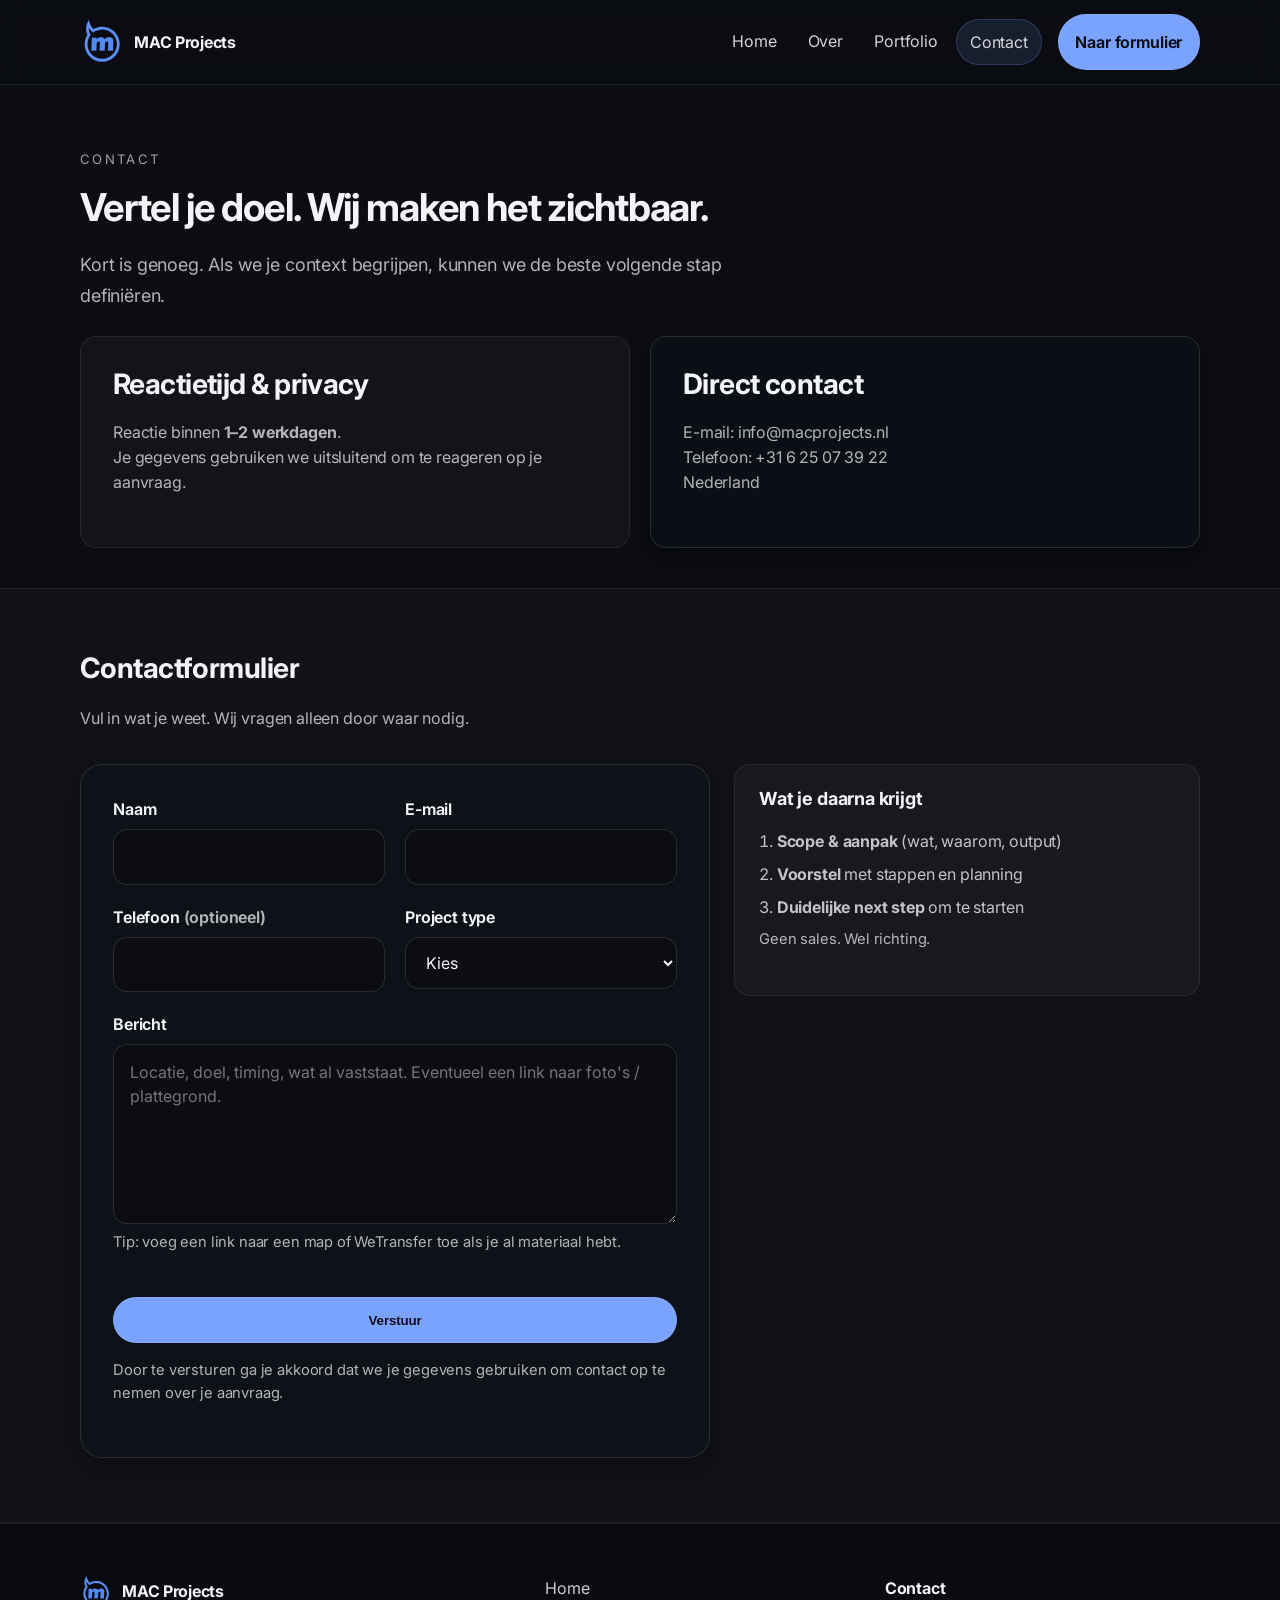
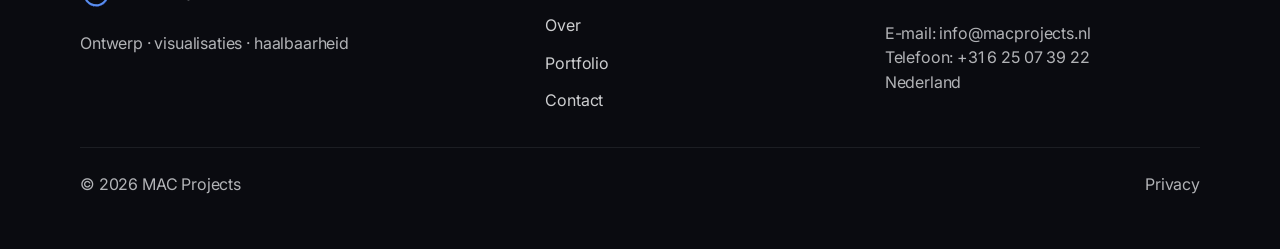
==== contact.html @ a13d4998 "V1" ====
<!doctype html>
<html lang="nl">
<head>
    <meta charset="utf-8" />
    <meta name="viewport" content="width=device-width, initial-scale=1" />
    <meta name="theme-color" content="#0B0D12" />

    <title>Contact — MAC Projects • Plan een intake</title>
    <meta name="description" content="Neem contact op met MAC Projects voor interieur ontwerp, exterieur ontwerp, visualisaties of haalbaarheidsstudie. Reactie binnen 1–2 werkdagen." />

    <meta property="og:title" content="Contact — MAC Projects" />
    <meta property="og:description" content="Plan een korte intake. Vertel je doel. Wij maken de mogelijkheden zichtbaar." />
    <meta property="og:type" content="website" />
    <meta property="og:locale" content="nl_NL" />
    <meta property="og:image" content="assets/hero.jpg" />

    <link rel="icon" href="assets/logo.svg" type="image/svg+xml" />
    <link rel="stylesheet" href="assets/styles.css" />
</head>

<body>
<a class="skip-link" href="#main">Sla navigatie over</a>

<header class="site-header" data-header>
    <div class="container header-inner">
        <a class="brand" href="index.html" aria-label="MAC Projects — Home">
            <img class="brand-mark" src="assets/logo.svg" alt="MAC Projects logo" width="28" height="28" />
            <span class="brand-name">MAC Projects</span>
        </a>

        <nav class="site-nav" aria-label="Hoofdnavigatie">
            <button class="nav-toggle" type="button" data-nav-toggle aria-label="Open menu" aria-expanded="false">
                <span class="nav-toggle-icon" aria-hidden="true"></span>
            </button>

            <ul class="nav-list" data-nav-list>
                <li><a class="nav-link" href="index.html">Home</a></li>
                <li><a class="nav-link" href="over.html">Over</a></li>
                <li><a class="nav-link" href="portfolio.html">Portfolio</a></li>
                <li><a class="nav-link is-active" href="contact.html" aria-current="page">Contact</a></li>
            </ul>
        </nav>

        <div class="header-cta">
            <a class="btn btn-primary" href="#contact-form">Naar formulier</a>
        </div>
    </div>
</header>

<main id="main">
    <section class="page-hero" aria-label="Contact intro">
        <div class="container">
            <p class="kicker">Contact</p>
            <h1>Vertel je doel. Wij maken het zichtbaar.</h1>
            <p class="lead">
                Kort is genoeg. Als we je context begrijpen, kunnen we de beste volgende stap definiëren.
            </p>

            <div class="grid grid-2 mt">
                <article class="card card-quiet">
                    <h2 class="h3">Reactietijd & privacy</h2>
                    <p class="muted">
                        Reactie binnen <strong>1–2 werkdagen</strong>.<br />
                        Je gegevens gebruiken we uitsluitend om te reageren op je aanvraag.
                    </p>
                </article>

                <article class="card">
                    <h2 class="h3">Direct contact</h2>
                    <p class="muted">
                        E-mail: <a href="mailto:info@macprojects.nl">info@macprojects.nl</a><br />
                        Telefoon: <a href="tel:+31625073922">+31 6 25 07 39 22</a><br />
                        Nederland
                    </p>
                </article>
            </div>
        </div>
    </section>

    <section class="section section-muted" aria-label="Formulier">
        <div class="container">
            <div class="section-head">
                <h2 id="contact-form">Contactformulier</h2>
                <p class="sub">Vul in wat je weet. Wij vragen alleen door waar nodig.</p>
            </div>

            <div class="form-wrap">
                <form class="form" data-contact-form novalidate>
                    <div class="form-grid">
                        <div class="field">
                            <label for="name">Naam</label>
                            <input id="name" name="name" type="text" autocomplete="name" required />
                        </div>

                        <div class="field">
                            <label for="email">E-mail</label>
                            <input id="email" name="email" type="email" autocomplete="email" required />
                        </div>

                        <div class="field">
                            <label for="phone">Telefoon <span class="muted">(optioneel)</span></label>
                            <input id="phone" name="phone" type="tel" autocomplete="tel" />
                        </div>

                        <div class="field">
                            <label for="type">Project type</label>
                            <select id="type" name="type" required>
                                <option value="" selected disabled>Kies</option>
                                <option>Interieur ontwerp</option>
                                <option>Exterieur ontwerp</option>
                                <option>Visualisaties</option>
                                <option>Haalbaarheidsstudie</option>
                                <option>Combinatie</option>
                            </select>
                        </div>

                        <div class="field field-full">
                            <label for="message">Bericht</label>
                            <textarea id="message" name="message" rows="6" required
                                      placeholder="Locatie, doel, timing, wat al vaststaat. Eventueel een link naar foto's / plattegrond."></textarea>
                            <p class="muted small">Tip: voeg een link naar een map of WeTransfer toe als je al materiaal hebt.</p>
                        </div>
                    </div>

                    <div class="form-actions">
                        <button class="btn btn-primary" type="submit">Verstuur</button>
                        <p class="muted small">
                            Door te versturen ga je akkoord dat we je gegevens gebruiken om contact op te nemen over je aanvraag.
                        </p>
                    </div>

                    <div class="form-status" role="status" aria-live="polite" data-form-status></div>
                </form>

                <aside class="aside" aria-label="Wat je ontvangt">
                    <div class="card card-quiet">
                        <h3>Wat je daarna krijgt</h3>
                        <ol class="mini">
                            <li><strong>Scope & aanpak</strong> (wat, waarom, output)</li>
                            <li><strong>Voorstel</strong> met stappen en planning</li>
                            <li><strong>Duidelijke next step</strong> om te starten</li>
                        </ol>
                        <p class="muted small">Geen sales. Wel richting.</p>
                    </div>
                </aside>
            </div>
        </div>
    </section>
</main>

<a class="mobile-cta" href="#contact-form" aria-label="Naar contactformulier">Formulier</a>

<footer class="site-footer">
    <div class="container footer-grid">
        <div>
            <div class="brand brand-footer">
                <img class="brand-mark" src="assets/logo.svg" alt="" width="24" height="24" />
                <span class="brand-name">MAC Projects</span>
            </div>
            <p class="muted footer-line">Ontwerp · visualisaties · haalbaarheid</p>
        </div>

        <nav class="footer-nav" aria-label="Footer navigatie">
            <a href="index.html">Home</a>
            <a href="over.html">Over</a>
            <a href="portfolio.html">Portfolio</a>
            <a href="contact.html" aria-current="page">Contact</a>
        </nav>

        <div class="footer-meta">
            <p><strong>Contact</strong></p>
            <p class="muted">
                E-mail: <a href="mailto:info@macprojects.nl">info@macprojects.nl</a><br />
                Telefoon: <a href="tel:+31625073922">+31 6 25 07 39 22</a><br />
                Nederland
            </p>
        </div>
    </div>

    <div class="container footer-bottom">
        <p class="muted">© <span data-year></span> MAC Projects</p>
        <p class="muted"><a href="#" aria-label="Privacy placeholder">Privacy</a></p>
    </div>
</footer>

<script src="assets/script.js" defer></script>
</body>
</html>
---- assets/styles.css ----
/* =========================================================
   MAC Projects — Premium minimal (quiet luxury)
   Goal: "built by a top developer", not "AI design kit".
   - Low-saturation palette
   - No gradients, no glows
   - Strong typographic hierarchy
   - Plenty of negative space
========================================================= */

/* One font import max (Inter) */
@import url("https://fonts.googleapis.com/css2?family=Inter:wght@400;500;600;700&display=swap");

:root{
    --bg: #0B0D12;
    --panel: #0F121A;
    --panel-2: #121827;
    --text: #F3F4F6;
    --muted: rgba(243,244,246,.72);
    --border: rgba(243,244,246,.12);
    --border-2: rgba(243,244,246,.08);

    /* Accent: muted graphite-blue (not "lief") */
    --accent: #7AA2FF;
    --accent-ink: #0B0D12;

    --font: "Inter", ui-sans-serif, system-ui, -apple-system, Segoe UI, Roboto, Helvetica, Arial, "Apple Color Emoji","Segoe UI Emoji";

    --container: 1120px;

    --r-sm: 12px;
    --r: 16px;
    --r-lg: 22px;

    --s-1: .25rem;
    --s-2: .5rem;
    --s-3: .75rem;
    --s-4: 1rem;
    --s-5: 1.25rem;
    --s-6: 1.5rem;
    --s-7: 2rem;
    --s-8: 2.5rem;
    --s-9: 3.25rem;
    --s-10: 4rem;

    --shadow: 0 14px 40px rgba(0,0,0,.45);
    --shadow-soft: 0 10px 24px rgba(0,0,0,.30);

    --ease: cubic-bezier(.2,.8,.2,1);
    --dur: 160ms;

    --h1: clamp(2.2rem, 3vw, 3.1rem);
    --h2: clamp(1.6rem, 2.2vw, 2.2rem);
    --h3: 1.125rem;
    --lead: 1.125rem;
    --small: .92rem;
}

*{ box-sizing: border-box; }
html, body{ height: 100%; }
html{ scroll-behavior: smooth; }
body{
    margin: 0;
    font-family: var(--font);
    background: var(--bg);
    color: var(--text);
    line-height: 1.55;
    letter-spacing: -0.01em;
}

img{ max-width: 100%; display: block; }
a{ color: inherit; text-decoration: none; }
p{ margin: 0 0 var(--s-5); }

.container{
    width: min(100% - 2rem, var(--container));
    margin-inline: auto;
}

.skip-link{
    position: absolute;
    left: -999px; top: 0;
    background: var(--text);
    color: #000;
    padding: .75rem 1rem;
    border-radius: 10px;
    z-index: 9999;
}
.skip-link:focus{ left: 1rem; top: 1rem; outline: none; }

:focus-visible{
    outline: 2px solid var(--accent);
    outline-offset: 3px;
    border-radius: 10px;
}

/* Type */
h1, h2, h3{ margin: 0 0 var(--s-5); line-height: 1.12; }
h1{ font-size: var(--h1); letter-spacing: -0.03em; }
h2{ font-size: var(--h2); letter-spacing: -0.02em; }
h3{ font-size: var(--h3); letter-spacing: -0.01em; }

.lead{
    font-size: var(--lead);
    color: var(--muted);
    max-width: 66ch;
    line-height: 1.75;
}
.muted{ color: var(--muted); }
.small{ font-size: var(--small); }

.kicker{
    margin: 0 0 var(--s-4);
    color: rgba(243,244,246,.64);
    letter-spacing: .18em;
    text-transform: uppercase;
    font-size: .82rem;
}

.link{
    color: rgba(243,244,246,.86);
    font-weight: 600;
    letter-spacing: -0.01em;
}
.link:hover{ color: var(--text); }

/* Header */
.site-header{
    position: sticky;
    top: 0;
    z-index: 50;
    background: rgba(11,13,18,.72);
    backdrop-filter: blur(10px);
    border-bottom: 1px solid var(--border-2);
}
.site-header.is-scrolled{
    background: rgba(11,13,18,.86);
    border-bottom-color: var(--border);
}

.header-inner{
    display: grid;
    grid-template-columns: 1fr auto auto;
    align-items: center;
    gap: var(--s-4);
    padding: .9rem 0;
}

.brand{
    display: inline-flex;
    align-items: center;
    gap: .65rem;
}
.brand-mark{
    height: 44px;        /* Groter logo */
    width: auto;         /* Houd verhoudingen correct */
    display: block;
    object-fit: contain; /* Extra zekerheid */
}

.brand-name{
    font-weight: 700;
    letter-spacing: -0.02em;
}

.brand-footer .brand-mark{
    height: 32px;
    width: auto;
}

.nav-toggle{
    width: 44px; height: 44px;
    background: transparent;
    border: 1px solid var(--border);
    border-radius: 12px;
    color: var(--text);
    display: inline-flex;
    align-items: center;
    justify-content: center;
}
.nav-toggle-icon{
    width: 18px; height: 12px;
    position: relative;
}
.nav-toggle-icon::before,
.nav-toggle-icon::after{
    content: "";
    position: absolute;
    left: 0; right: 0;
    height: 2px;
    background: rgba(243,244,246,.9);
    border-radius: 999px;
    transition: transform var(--dur) var(--ease), top var(--dur) var(--ease);
}
.nav-toggle-icon::before{ top: 0; }
.nav-toggle-icon::after{ top: 10px; }

.site-nav{ position: relative; }

.nav-list{
    list-style: none;
    padding: .5rem;
    margin: 0;
    position: absolute;
    right: 0;
    top: calc(100% + .75rem);
    width: min(84vw, 320px);
    border-radius: 16px;
    border: 1px solid var(--border);
    background: rgba(15,18,26,.95);
    box-shadow: var(--shadow-soft);
    display: none;
}
.nav-list.is-open{ display: block; }

.nav-link{
    display: block;
    padding: .85rem .9rem;
    border-radius: 12px;
    color: rgba(243,244,246,.86);
}
.nav-link:hover{ background: rgba(243,244,246,.05); }
.nav-link.is-active{
    background: rgba(122,162,255,.12);
    border: 1px solid rgba(122,162,255,.22);
}

.header-cta{ display: none; }

/* Buttons */
.btn{
    display: inline-flex;
    align-items: center;
    justify-content: center;
    padding: .9rem 1.05rem;
    border-radius: 999px;
    border: 1px solid transparent;
    font-weight: 650;
    letter-spacing: -0.01em;
    transition: transform var(--dur) var(--ease), background var(--dur) var(--ease), border-color var(--dur) var(--ease);
    white-space: nowrap;
}
.btn:active{ transform: translateY(1px); }
.btn-primary{
    background: var(--accent);
    color: var(--accent-ink);
    border-color: rgba(255,255,255,.08);
}
.btn-primary:hover{ transform: translateY(-1px); }
.btn-secondary{
    background: rgba(243,244,246,.04);
    border-color: var(--border);
    color: var(--text);
}
.btn-secondary:hover{ background: rgba(243,244,246,.06); }
.btn-sm{ padding: .72rem .9rem; font-size: .95rem; }

/* Layout sections */
.section{ padding: var(--s-10) 0; }
.section-muted{
    border-top: 1px solid var(--border-2);
    border-bottom: 1px solid var(--border-2);
    background: rgba(243,244,246,.02);
}

.section-head{ margin-bottom: var(--s-7); }
.section-head.split{
    display: flex;
    align-items: flex-end;
    justify-content: space-between;
    gap: var(--s-6);
}
.sub{
    margin: 0;
    color: var(--muted);
    max-width: 72ch;
    line-height: 1.75;
}

/* Hero */
.hero{ padding: var(--s-10) 0 var(--s-9); }
.hero-grid{ display: grid; gap: var(--s-8); }
.actions{ display: flex; flex-wrap: wrap; gap: .75rem; margin-top: var(--s-6); }

.proof{
    margin: var(--s-7) 0 0;
    padding: var(--s-6) 0 0;
    border-top: 1px solid var(--border-2);
    display: grid;
    gap: var(--s-4);
}
.proof-item dt{
    font-size: .82rem;
    letter-spacing: .16em;
    text-transform: uppercase;
    color: rgba(243,244,246,.62);
}
.proof-item dd{ margin: .25rem 0 0; font-weight: 600; }

.frame{
    border-radius: var(--r-lg);
    overflow: hidden;
    border: 1px solid var(--border);
    background: rgba(243,244,246,.02);
    box-shadow: var(--shadow);
}
.frame img{
    width: 100%;
    height: min(52vh, 520px);
    object-fit: cover;
}
.caption{
    padding: var(--s-5);
    border-top: 1px solid var(--border-2);
    color: rgba(243,244,246,.62);
    font-size: var(--small);
}

/* Featured */
.featured{
    display: grid;
    gap: var(--s-6);
    border-radius: var(--r-lg);
    overflow: hidden;
    border: 1px solid var(--border);
    background: rgba(15,18,26,.65);
    box-shadow: var(--shadow);
}
.featured-media img{
    width: 100%;
    height: 320px;
    object-fit: cover;
}
.featured-body{ padding: var(--s-7); }
.tagline{
    margin: 0 0 var(--s-4);
    color: rgba(243,244,246,.70);
    font-size: var(--small);
}
.meta{
    list-style: none;
    padding: 0;
    margin: var(--s-6) 0 0;
    display: grid;
    gap: .6rem;
}
.meta li{
    display: flex;
    justify-content: space-between;
    gap: var(--s-4);
    padding: .8rem .95rem;
    border-radius: 14px;
    border: 1px solid var(--border-2);
    background: rgba(243,244,246,.03);
}
.meta li span{ color: rgba(243,244,246,.65); font-size: var(--small); }
.meta li strong{ font-weight: 650; }

/* Grid & cards */
.grid{ display: grid; gap: var(--s-5); }
.grid-2{ grid-template-columns: 1fr; }
.grid-3{ grid-template-columns: 1fr; }
.grid-4{ grid-template-columns: 1fr; }

.card{
    border-radius: var(--r);
    border: 1px solid var(--border);
    background: rgba(15,18,26,.55);
    padding: var(--s-7);
    box-shadow: var(--shadow-soft);
}
.card-quiet{
    background: rgba(243,244,246,.03);
    border-color: var(--border-2);
    box-shadow: none;
}

.list{
    margin: var(--s-5) 0 0;
    padding-left: 1.1rem;
    color: rgba(243,244,246,.78);
}
.list li{ margin: .45rem 0; }

/* Steps */
.steps{
    list-style: none;
    padding: 0;
    margin: 0;
    display: grid;
    gap: var(--s-4);
}
.steps li{
    display: grid;
    grid-template-columns: auto 1fr;
    gap: var(--s-5);
    padding: var(--s-6);
    border-radius: var(--r);
    border: 1px solid var(--border-2);
    background: rgba(243,244,246,.02);
}
.step-nr{
    font-weight: 700;
    color: rgba(122,162,255,.95);
    letter-spacing: -0.02em;
}

/* CTA row */
.cta-row{
    margin-top: var(--s-8);
    padding-top: var(--s-7);
    border-top: 1px solid var(--border-2);
    display: grid;
    gap: var(--s-4);
    align-items: center;
}

/* Page hero */
.page-hero{ padding: var(--s-10) 0 var(--s-8); }
.mt{ margin-top: var(--s-6); }

/* Filters */
.filters{
    margin-top: var(--s-6);
    display: flex;
    flex-wrap: wrap;
    gap: .5rem;
}
.filter{
    appearance: none;
    border: 1px solid var(--border);
    background: rgba(243,244,246,.03);
    color: rgba(243,244,246,.86);
    padding: .55rem .75rem;
    border-radius: 999px;
    font-weight: 650;
    font-size: .92rem;
    cursor: pointer;
}
.filter:hover{ background: rgba(243,244,246,.05); }
.filter.is-active{
    background: rgba(122,162,255,.14);
    border-color: rgba(122,162,255,.24);
}

/* Case grid */
.case-grid{
    display: grid;
    gap: var(--s-5);
}
.case-card{
    border-radius: var(--r-lg);
    overflow: hidden;
    border: 1px solid var(--border);
    background: rgba(15,18,26,.55);
    box-shadow: var(--shadow-soft);
}
.case-card img{
    width: 100%;
    height: 220px;
    object-fit: cover;
}
.case-content{ padding: var(--s-7); }
.case-meta{
    margin: var(--s-5) 0 0;
    padding: 0;
    list-style: none;
    display: grid;
    gap: .35rem;
    color: rgba(243,244,246,.72);
    font-size: var(--small);
}

/* Small portfolio cards (home strip) */
.case{
    border-radius: var(--r-lg);
    border: 1px solid var(--border);
    overflow: hidden;
    background: rgba(15,18,26,.55);
    box-shadow: var(--shadow-soft);
}
.case-link{ display: block; height: 100%; }
.case img{ width: 100%; height: 200px; object-fit: cover; }
.case-body{ padding: var(--s-6); }
.case-body h3{ margin-bottom: .25rem; }

/* FAQ */
.faq{ display: grid; gap: .75rem; }
.faq-item{
    border-radius: var(--r);
    border: 1px solid var(--border-2);
    background: rgba(243,244,246,.02);
    padding: .25rem;
}
.faq-item summary{
    cursor: pointer;
    padding: var(--s-5);
    border-radius: calc(var(--r) - 6px);
    font-weight: 650;
}
.faq-item summary:hover{ background: rgba(243,244,246,.04); }
.faq-body{ padding: 0 var(--s-5) var(--s-5); }

/* Form */
.form-wrap{
    display: grid;
    gap: var(--s-6);
    align-items: start;
}
.form{
    border-radius: var(--r-lg);
    border: 1px solid var(--border);
    background: rgba(15,18,26,.55);
    padding: var(--s-7);
    box-shadow: var(--shadow-soft);
}
.form-grid{
    display: grid;
    grid-template-columns: 1fr;
    gap: var(--s-5);
}
.field label{
    display: inline-block;
    margin-bottom: .45rem;
    font-weight: 650;
}
input, textarea, select{
    width: 100%;
    padding: .9rem 1rem;
    border-radius: 14px;
    border: 1px solid var(--border);
    background: rgba(11,13,18,.60);
    color: var(--text);
    font: inherit;
}
textarea::placeholder{ color: rgba(243,244,246,.45); }

.field-full{ grid-column: 1 / -1; }
.form-actions{
    display: grid;
    gap: var(--s-4);
    margin-top: var(--s-6);
}
.form-status{
    margin-top: var(--s-5);
    padding: var(--s-5);
    border-radius: 14px;
    border: 1px dashed rgba(243,244,246,.22);
    color: rgba(243,244,246,.86);
    display: none;
}
.form-status.is-visible{ display: block; }
.form-status.is-success{
    border-style: solid;
    border-color: rgba(122,162,255,.30);
    background: rgba(122,162,255,.10);
}
.form-status.is-error{
    border-style: solid;
    border-color: rgba(255,107,107,.35);
    background: rgba(255,107,107,.08);
}

.aside .card{ padding: var(--s-6); }
.mini{ margin: 0; padding-left: 1.1rem; color: rgba(243,244,246,.78); }
.mini li{ margin: .5rem 0; }

/* Footer */
.site-footer{
    padding: var(--s-9) 0 var(--s-7);
    border-top: 1px solid var(--border-2);
    background: rgba(0,0,0,.12);
}
.footer-grid{
    display: grid;
    gap: var(--s-6);
}
.footer-line{ margin-top: var(--s-4); max-width: 56ch; }
.footer-nav{ display: grid; gap: .65rem; }
.footer-nav a{ color: rgba(243,244,246,.84); }
.footer-nav a:hover{ color: var(--text); }
.footer-bottom{
    margin-top: var(--s-7);
    padding-top: var(--s-6);
    border-top: 1px solid var(--border-2);
    display: flex;
    justify-content: space-between;
    gap: var(--s-6);
    flex-wrap: wrap;
}

/* Mobile CTA (subtle bottom bar) */
.mobile-cta{
    position: fixed;
    left: 1rem;
    right: 1rem;
    bottom: 1rem;
    z-index: 60;
    padding: .95rem 1rem;
    text-align: center;
    border-radius: 999px;
    background: rgba(243,244,246,.06);
    border: 1px solid var(--border);
    backdrop-filter: blur(10px);
    box-shadow: var(--shadow-soft);
    font-weight: 650;
}

/* Desktop sticky CTA */
.sticky-cta{ display: none; }

/* Responsive */
@media (min-width: 640px){
    .grid-2{ grid-template-columns: repeat(2, 1fr); }
    .grid-3{ grid-template-columns: repeat(3, 1fr); }
    .grid-4{ grid-template-columns: repeat(2, 1fr); }
    .case-grid{ grid-template-columns: repeat(2, 1fr); }
    .form-grid{ grid-template-columns: repeat(2, 1fr); }
    .cta-row{ grid-template-columns: 1fr auto; }
    .proof{ grid-template-columns: repeat(2, 1fr); }
}

@media (min-width: 1024px){
    .nav-toggle{ display: none; }
    .nav-list{
        position: static;
        display: flex !important;
        width: auto;
        gap: .35rem;
        border: 0;
        padding: 0;
        background: transparent;
        box-shadow: none;
    }
    .nav-link{ padding: .6rem .8rem; border-radius: 999px; }
    .header-cta{ display: block; }

    .hero-grid{ grid-template-columns: 1.05fr .95fr; align-items: center; }
    .featured{ grid-template-columns: 1.05fr .95fr; }
    .featured-media img{ height: 100%; min-height: 420px; }

    .grid-4{ grid-template-columns: repeat(4, 1fr); }
    .case-grid{ grid-template-columns: repeat(3, 1fr); }

    .footer-grid{ grid-template-columns: 1.4fr 1fr 1fr; }

    .form-wrap{ grid-template-columns: 1.15fr .85fr; }

    .mobile-cta{ display: none; }
    .sticky-cta{
        display: block;
        position: fixed;
        right: 1.25rem;
        bottom: 1.25rem;
        z-index: 60;
        width: 300px;
    }
    .sticky-cta-inner{
        padding: 1rem 1rem 1.05rem;
        border-radius: 18px;
        border: 1px solid var(--border);
        background: rgba(15,18,26,.82);
        backdrop-filter: blur(10px);
        box-shadow: var(--shadow);
    }
    .sticky-title{ margin: 0; font-weight: 700; }
    .sticky-sub{ margin: .25rem 0 .9rem; color: rgba(243,244,246,.70); font-size: .95rem; }
}

@media (prefers-reduced-motion: reduce){
    html{ scroll-behavior: auto; }
    .btn, .nav-toggle-icon::before, .nav-toggle-icon::after{ transition: none; }
}

/* =========================================================
   Hero — editorial variant (completely different layout)
========================================================= */

.hero-editorial{
    position: relative;
    padding: var(--s-10) 0 var(--s-9);
    border-bottom: 1px solid var(--border-2);
    overflow: hidden;
}

.hero-bg{
    position: absolute;
    inset: 0;
    z-index: 0;
    opacity: .34; /* tuned for readability */
}

.hero-bg::after{
    content:"";
    position: absolute;
    inset: 0;
    background: rgba(11,13,18,.62); /* quiet overlay, no gradient */
}

.hero-bg img{
    width: 100%;
    height: 100%;
    object-fit: cover;
    transform: scale(1.02);
    filter: contrast(1.05) saturate(.9);
}

.hero-editorial-inner{
    position: relative;
    z-index: 1;
}

.hero-topline{
    display: flex;
    align-items: center;
    justify-content: space-between;
    gap: var(--s-6);
    margin-bottom: var(--s-7);
}

.hero-link{
    font-weight: 650;
    color: rgba(243,244,246,.86);
    letter-spacing: -0.01em;
}
.hero-link:hover{ color: var(--text); }

.hero-editorial-grid{
    display: grid;
    gap: var(--s-7);
}

.hero-title{
    font-size: clamp(2.4rem, 4.2vw, 4.1rem);
    letter-spacing: -0.04em;
    line-height: 1.03;
    margin-bottom: var(--s-6);
}

.hero-sub{
    margin: 0;
    color: rgba(243,244,246,.78);
    font-size: var(--lead);
    line-height: 1.75;
    max-width: 62ch;
}

.hero-actions{
    display: flex;
    flex-wrap: wrap;
    gap: .75rem;
    margin-top: var(--s-6);
}

.hero-rail{
    width: 100%;
}

.hero-rail-card{
    border-radius: var(--r-lg);
    border: 1px solid var(--border);
    background: rgba(15,18,26,.72);
    backdrop-filter: blur(10px);
    box-shadow: var(--shadow);
    padding: var(--s-7);
}

.hero-rail-title{
    margin: 0 0 var(--s-5);
    font-weight: 700;
    letter-spacing: -0.02em;
}

.hero-facts{
    margin: 0;
    display: grid;
    gap: var(--s-4);
}

.hero-fact dt{
    font-size: .82rem;
    letter-spacing: .16em;
    text-transform: uppercase;
    color: rgba(243,244,246,.62);
    margin-bottom: .25rem;
}

.hero-fact dd{
    margin: 0;
    font-weight: 600;
    color: rgba(243,244,246,.90);
}

.hero-rail-cta{
    margin-top: var(--s-6);
    padding-top: var(--s-6);
    border-top: 1px solid var(--border-2);
}

/* Responsive layout */
@media (min-width: 1024px){
    .hero-editorial{
        padding: calc(var(--s-10) + .5rem) 0 var(--s-10);
    }

    .hero-editorial-grid{
        grid-template-columns: 1.1fr .9fr;
        align-items: start;
        gap: var(--s-8);
    }

    .hero-rail-card{
        position: sticky;
        top: 92px; /* sits under sticky header */
    }
}
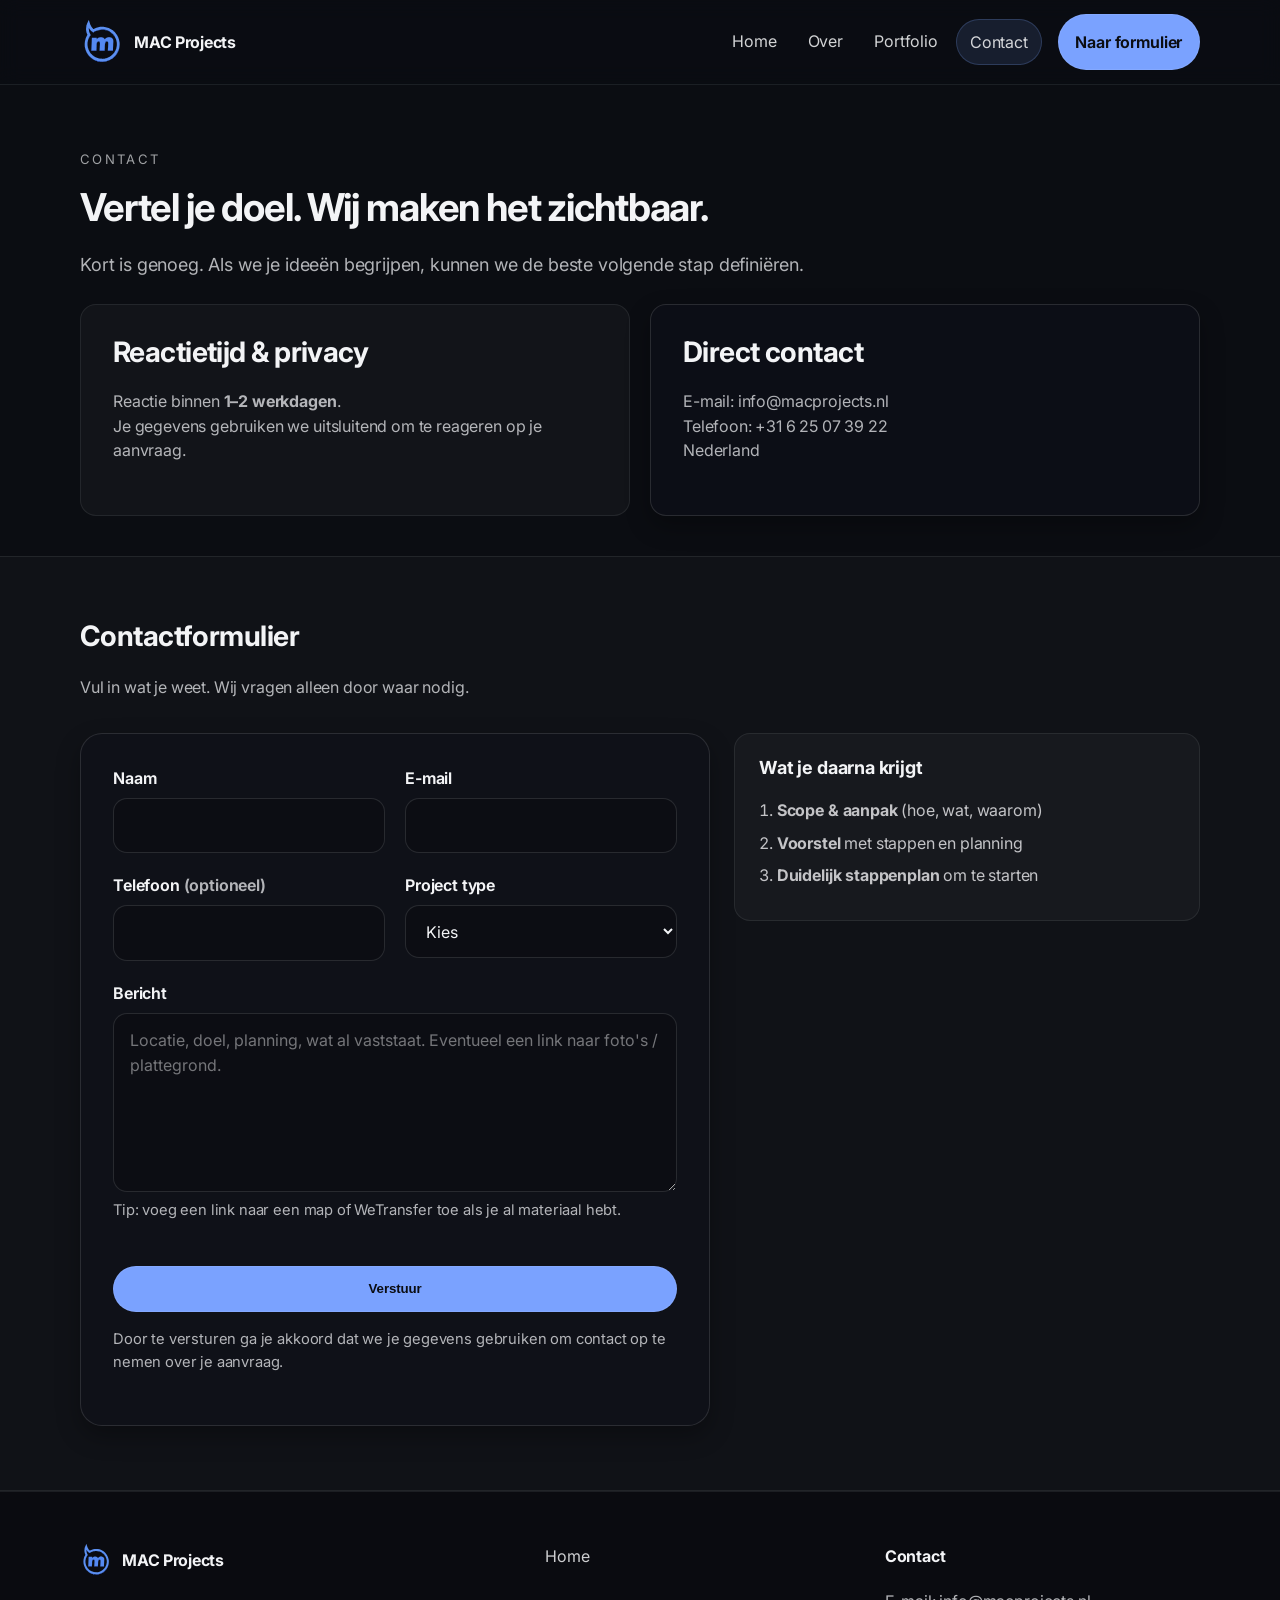
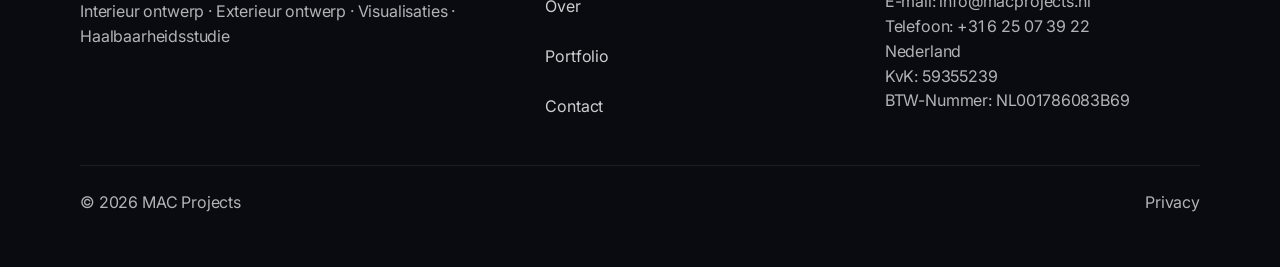
==== commit d92ad87f: "V1 - Text - Changed all text to max seo score and personal preferances" ====
--- a/contact.html
+++ b/contact.html
@@ -53,7 +53,7 @@
             <p class="kicker">Contact</p>
             <h1>Vertel je doel. Wij maken het zichtbaar.</h1>
             <p class="lead">
-                Kort is genoeg. Als we je context begrijpen, kunnen we de beste volgende stap definiëren.
+                Kort is genoeg. Als we je ideeën begrijpen, kunnen we de beste volgende stap definiëren.
             </p>
 
             <div class="grid grid-2 mt">
@@ -117,7 +117,7 @@
                         <div class="field field-full">
                             <label for="message">Bericht</label>
                             <textarea id="message" name="message" rows="6" required
-                                      placeholder="Locatie, doel, timing, wat al vaststaat. Eventueel een link naar foto's / plattegrond."></textarea>
+                                      placeholder="Locatie, doel, planning, wat al vaststaat. Eventueel een link naar foto's / plattegrond."></textarea>
                             <p class="muted small">Tip: voeg een link naar een map of WeTransfer toe als je al materiaal hebt.</p>
                         </div>
                     </div>
@@ -136,11 +136,10 @@
                     <div class="card card-quiet">
                         <h3>Wat je daarna krijgt</h3>
                         <ol class="mini">
-                            <li><strong>Scope & aanpak</strong> (wat, waarom, output)</li>
+                            <li><strong>Scope & aanpak</strong> (hoe, wat, waarom)</li>
                             <li><strong>Voorstel</strong> met stappen en planning</li>
-                            <li><strong>Duidelijke next step</strong> om te starten</li>
+                            <li><strong>Duidelijk stappenplan</strong> om te starten</li>
                         </ol>
-                        <p class="muted small">Geen sales. Wel richting.</p>
                     </div>
                 </aside>
             </div>
@@ -157,14 +156,14 @@
                 <img class="brand-mark" src="assets/logo.svg" alt="" width="24" height="24" />
                 <span class="brand-name">MAC Projects</span>
             </div>
-            <p class="muted footer-line">Ontwerp · visualisaties · haalbaarheid</p>
+            <p class="muted footer-line">Interieur ontwerp · Exterieur ontwerp · Visualisaties · Haalbaarheidsstudie</p>
         </div>
 
         <nav class="footer-nav" aria-label="Footer navigatie">
             <a href="index.html">Home</a>
             <a href="over.html">Over</a>
             <a href="portfolio.html">Portfolio</a>
-            <a href="contact.html" aria-current="page">Contact</a>
+            <a href="contact.html">Contact</a>
         </nav>
 
         <div class="footer-meta">
@@ -172,7 +171,9 @@
             <p class="muted">
                 E-mail: <a href="mailto:info@macprojects.nl">info@macprojects.nl</a><br />
                 Telefoon: <a href="tel:+31625073922">+31 6 25 07 39 22</a><br />
-                Nederland
+                Nederland<br />
+                KvK: 59355239<br />
+                BTW-Nummer: NL001786083B69
             </p>
         </div>
     </div>
--- a/assets/styles.css
+++ b/assets/styles.css
@@ -812,4 +812,214 @@
         position: sticky;
         top: 92px; /* sits under sticky header */
     }
+}
+
+/* =========================================================
+   Portfolio gallery (modal + slideshow)
+   Keeps existing card look; adds clickable media + overlay.
+========================================================= */
+
+.case-card img{ display:block; } /* safety */
+
+.case-media-btn{
+    all: unset;
+    display: block;
+    width: 100%;
+    cursor: pointer;
+    position: relative;
+}
+.case-media-btn:focus-visible{
+    outline: 2px solid var(--accent);
+    outline-offset: 3px;
+    border-radius: var(--r-lg);
+}
+
+.case-media-btn img{
+    width: 100%;
+    height: 220px;
+    object-fit: cover;
+}
+
+.case-media-overlay{
+    position: absolute;
+    left: 12px;
+    bottom: 12px;
+    padding: .45rem .65rem;
+    border-radius: 999px;
+    background: rgba(11,13,18,.70);
+    border: 1px solid rgba(243,244,246,.18);
+    color: rgba(243,244,246,.92);
+    font-size: .9rem;
+    font-weight: 650;
+    backdrop-filter: blur(10px);
+    opacity: 0;
+    transform: translateY(2px);
+    transition: opacity var(--dur) var(--ease), transform var(--dur) var(--ease);
+}
+.case-media-btn:hover .case-media-overlay{
+    opacity: 1;
+    transform: translateY(0);
+}
+
+/* Modal */
+.modal[hidden]{ display:none; }
+
+.modal{
+    position: fixed;
+    inset: 0;
+    z-index: 1000;
+    display: grid;
+    place-items: center;
+    padding: 1rem;
+}
+
+.modal-backdrop{
+    position: absolute;
+    inset: 0;
+    background: rgba(0,0,0,.70);
+}
+
+.modal-dialog{
+    position: relative;
+    width: min(1100px, 100%);
+    max-height: min(86vh, 900px);
+    display: grid;
+    grid-template-rows: auto 1fr auto;
+    border-radius: 18px;
+    border: 1px solid rgba(243,244,246,.14);
+    background: rgba(15,18,26,.92);
+    backdrop-filter: blur(10px);
+    box-shadow: var(--shadow);
+    overflow: hidden;
+}
+
+.modal-head{
+    display: flex;
+    justify-content: space-between;
+    gap: 1rem;
+    padding: 1rem 1rem .85rem;
+    border-bottom: 1px solid rgba(243,244,246,.10);
+}
+
+.modal-kicker{
+    margin: 0 0 .25rem;
+    font-size: .82rem;
+    letter-spacing: .16em;
+    text-transform: uppercase;
+    color: rgba(243,244,246,.62);
+}
+.modal-title{
+    margin: 0;
+    font-size: 1.25rem;
+    letter-spacing: -0.02em;
+}
+.modal-sub{ margin: .15rem 0 0; }
+
+.modal-actions{
+    display: flex;
+    align-items: start;
+    gap: .5rem;
+}
+
+.icon-btn{
+    width: 42px;
+    height: 42px;
+    border-radius: 12px;
+    border: 1px solid rgba(243,244,246,.16);
+    background: rgba(243,244,246,.04);
+    color: rgba(243,244,246,.92);
+    cursor: pointer;
+    font-size: 1.05rem;
+}
+.icon-btn:hover{ background: rgba(243,244,246,.06); }
+
+.modal-body{
+    position: relative;
+    display: grid;
+    grid-template-columns: 52px 1fr 52px;
+    align-items: center;
+    gap: .75rem;
+    padding: 1rem;
+}
+
+.modal-figure{
+    margin: 0;
+    border-radius: 14px;
+    border: 1px solid rgba(243,244,246,.12);
+    background: rgba(0,0,0,.15);
+    overflow: hidden;
+    position: relative;
+}
+
+.modal-figure img{
+    width: 100%;
+    height: min(60vh, 560px);
+    object-fit: contain;
+    background: rgba(0,0,0,.20);
+}
+
+.modal-counter{
+    position: absolute;
+    right: 10px;
+    bottom: 10px;
+    margin: 0;
+    padding: .35rem .55rem;
+    border-radius: 999px;
+    background: rgba(11,13,18,.65);
+    border: 1px solid rgba(243,244,246,.14);
+}
+
+.nav-btn{
+    width: 44px;
+    height: 44px;
+    border-radius: 999px;
+    border: 1px solid rgba(243,244,246,.16);
+    background: rgba(243,244,246,.04);
+    color: rgba(243,244,246,.92);
+    cursor: pointer;
+    font-size: 1.6rem;
+    line-height: 1;
+    display: grid;
+    place-items: center;
+}
+.nav-btn:hover{ background: rgba(243,244,246,.06); }
+.nav-btn:disabled{ opacity: .45; cursor: default; }
+
+.modal-foot{
+    padding: .85rem 1rem 1rem;
+    border-top: 1px solid rgba(243,244,246,.10);
+}
+
+.thumbs{
+    display: flex;
+    gap: .5rem;
+    overflow-x: auto;
+    padding-bottom: .25rem;
+}
+.thumb{
+    border: 1px solid rgba(243,244,246,.14);
+    background: rgba(243,244,246,.03);
+    border-radius: 10px;
+    overflow: hidden;
+    width: 88px;
+    height: 56px;
+    flex: 0 0 auto;
+    cursor: pointer;
+}
+.thumb img{
+    width: 100%;
+    height: 100%;
+    object-fit: cover;
+}
+.thumb.is-active{
+    border-color: rgba(122,162,255,.45);
+}
+
+.modal-hint{ margin: .65rem 0 0; }
+
+@media (max-width: 520px){
+    .modal-body{
+        grid-template-columns: 44px 1fr 44px;
+    }
+    .thumb{ width: 76px; height: 52px; }
 }
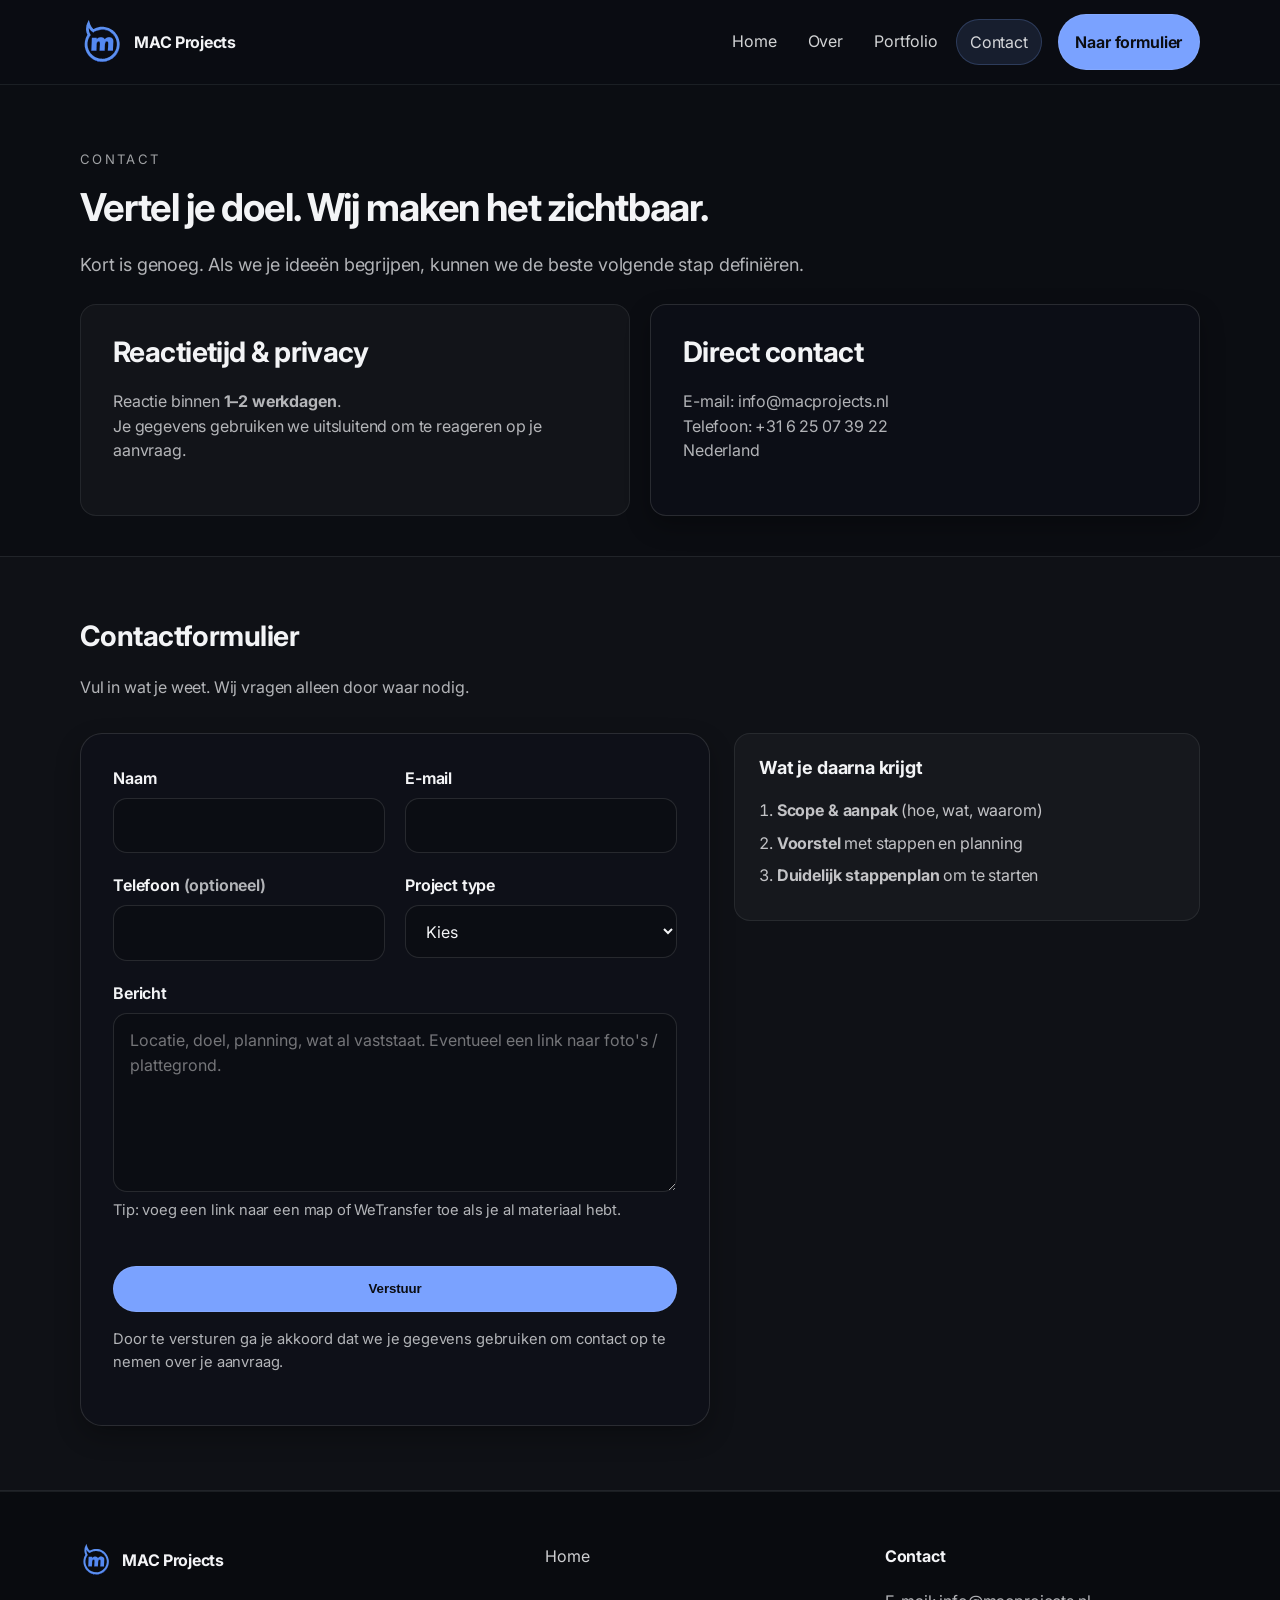
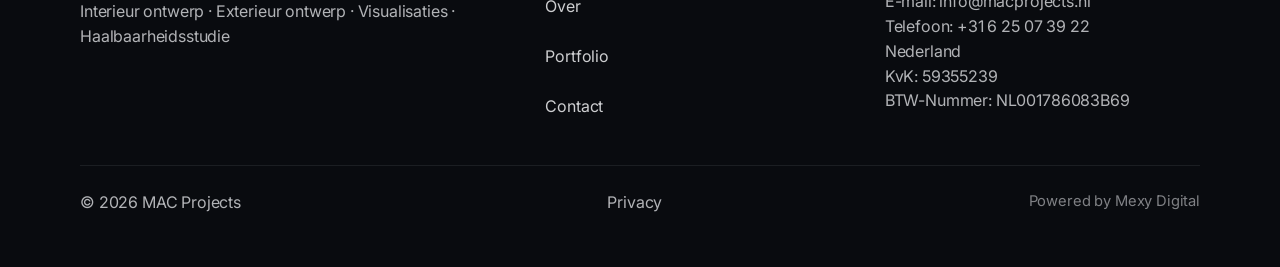
==== commit 53dd56ab: "V2" ====
--- a/contact.html
+++ b/contact.html
@@ -181,6 +181,7 @@
     <div class="container footer-bottom">
         <p class="muted">© <span data-year></span> MAC Projects</p>
         <p class="muted"><a href="#" aria-label="Privacy placeholder">Privacy</a></p>
+        <p class="muted footer-powered">Powered by Mexy Digital</p>
     </div>
 </footer>
 
--- a/assets/styles.css
+++ b/assets/styles.css
@@ -1,1025 +1,1616 @@
-/* =========================================================
-   MAC Projects — Premium minimal (quiet luxury)
-   Goal: "built by a top developer", not "AI design kit".
-   - Low-saturation palette
-   - No gradients, no glows
-   - Strong typographic hierarchy
-   - Plenty of negative space
-========================================================= */
-
-/* One font import max (Inter) */
 @import url("https://fonts.googleapis.com/css2?family=Inter:wght@400;500;600;700&display=swap");
 
-:root{
-    --bg: #0B0D12;
-    --panel: #0F121A;
-    --panel-2: #121827;
-    --text: #F3F4F6;
-    --muted: rgba(243,244,246,.72);
-    --border: rgba(243,244,246,.12);
-    --border-2: rgba(243,244,246,.08);
-
-    /* Accent: muted graphite-blue (not "lief") */
-    --accent: #7AA2FF;
-    --accent-ink: #0B0D12;
-
-    --font: "Inter", ui-sans-serif, system-ui, -apple-system, Segoe UI, Roboto, Helvetica, Arial, "Apple Color Emoji","Segoe UI Emoji";
-
-    --container: 1120px;
-
-    --r-sm: 12px;
-    --r: 16px;
-    --r-lg: 22px;
-
-    --s-1: .25rem;
-    --s-2: .5rem;
-    --s-3: .75rem;
-    --s-4: 1rem;
-    --s-5: 1.25rem;
-    --s-6: 1.5rem;
-    --s-7: 2rem;
-    --s-8: 2.5rem;
-    --s-9: 3.25rem;
-    --s-10: 4rem;
-
-    --shadow: 0 14px 40px rgba(0,0,0,.45);
-    --shadow-soft: 0 10px 24px rgba(0,0,0,.30);
-
-    --ease: cubic-bezier(.2,.8,.2,1);
-    --dur: 160ms;
-
-    --h1: clamp(2.2rem, 3vw, 3.1rem);
-    --h2: clamp(1.6rem, 2.2vw, 2.2rem);
-    --h3: 1.125rem;
-    --lead: 1.125rem;
-    --small: .92rem;
-}
-
-*{ box-sizing: border-box; }
-html, body{ height: 100%; }
-html{ scroll-behavior: smooth; }
-body{
-    margin: 0;
-    font-family: var(--font);
-    background: var(--bg);
-    color: var(--text);
-    line-height: 1.55;
-    letter-spacing: -0.01em;
-}
-
-img{ max-width: 100%; display: block; }
-a{ color: inherit; text-decoration: none; }
-p{ margin: 0 0 var(--s-5); }
-
-.container{
-    width: min(100% - 2rem, var(--container));
-    margin-inline: auto;
-}
-
-.skip-link{
-    position: absolute;
-    left: -999px; top: 0;
-    background: var(--text);
-    color: #000;
-    padding: .75rem 1rem;
-    border-radius: 10px;
-    z-index: 9999;
-}
-.skip-link:focus{ left: 1rem; top: 1rem; outline: none; }
-
-:focus-visible{
-    outline: 2px solid var(--accent);
-    outline-offset: 3px;
-    border-radius: 10px;
-}
-
-/* Type */
-h1, h2, h3{ margin: 0 0 var(--s-5); line-height: 1.12; }
-h1{ font-size: var(--h1); letter-spacing: -0.03em; }
-h2{ font-size: var(--h2); letter-spacing: -0.02em; }
-h3{ font-size: var(--h3); letter-spacing: -0.01em; }
-
-.lead{
-    font-size: var(--lead);
-    color: var(--muted);
-    max-width: 66ch;
-    line-height: 1.75;
-}
-.muted{ color: var(--muted); }
-.small{ font-size: var(--small); }
-
-.kicker{
-    margin: 0 0 var(--s-4);
-    color: rgba(243,244,246,.64);
-    letter-spacing: .18em;
-    text-transform: uppercase;
-    font-size: .82rem;
-}
-
-.link{
-    color: rgba(243,244,246,.86);
-    font-weight: 600;
-    letter-spacing: -0.01em;
-}
-.link:hover{ color: var(--text); }
-
-/* Header */
-.site-header{
-    position: sticky;
-    top: 0;
-    z-index: 50;
-    background: rgba(11,13,18,.72);
-    backdrop-filter: blur(10px);
-    border-bottom: 1px solid var(--border-2);
-}
-.site-header.is-scrolled{
-    background: rgba(11,13,18,.86);
-    border-bottom-color: var(--border);
-}
-
-.header-inner{
-    display: grid;
-    grid-template-columns: 1fr auto auto;
-    align-items: center;
-    gap: var(--s-4);
-    padding: .9rem 0;
-}
-
-.brand{
-    display: inline-flex;
-    align-items: center;
-    gap: .65rem;
-}
-.brand-mark{
-    height: 44px;        /* Groter logo */
-    width: auto;         /* Houd verhoudingen correct */
-    display: block;
-    object-fit: contain; /* Extra zekerheid */
-}
-
-.brand-name{
-    font-weight: 700;
-    letter-spacing: -0.02em;
-}
-
-.brand-footer .brand-mark{
-    height: 32px;
-    width: auto;
-}
-
-.nav-toggle{
-    width: 44px; height: 44px;
-    background: transparent;
-    border: 1px solid var(--border);
-    border-radius: 12px;
-    color: var(--text);
-    display: inline-flex;
-    align-items: center;
-    justify-content: center;
-}
-.nav-toggle-icon{
-    width: 18px; height: 12px;
-    position: relative;
-}
+:root {
+	--bg: #0B0D12;
+	--panel: #0F121A;
+	--panel-2: #121827;
+	--text: #F3F4F6;
+	--muted: rgba(243, 244, 246, .72);
+	--border: rgba(243, 244, 246, .12);
+	--border-2: rgba(243, 244, 246, .08);
+
+	--accent: #7AA2FF;
+	--accent-ink: #0B0D12;
+
+	--font: "Inter", ui-sans-serif, system-ui, -apple-system, Segoe UI, Roboto, Helvetica, Arial, "Apple Color Emoji", "Segoe UI Emoji";
+
+	--container: 1120px;
+
+	--r-sm: 12px;
+	--r: 16px;
+	--r-lg: 22px;
+
+	--s-1: .25rem;
+	--s-2: .5rem;
+	--s-3: .75rem;
+	--s-4: 1rem;
+	--s-5: 1.25rem;
+	--s-6: 1.5rem;
+	--s-7: 2rem;
+	--s-8: 2.5rem;
+	--s-9: 3.25rem;
+	--s-10: 4rem;
+
+	--shadow: 0 14px 40px rgba(0, 0, 0, .45);
+	--shadow-soft: 0 10px 24px rgba(0, 0, 0, .30);
+
+	--ease: cubic-bezier(.2, .8, .2, 1);
+	--dur: 160ms;
+
+	--h1: clamp(2.2rem, 3vw, 3.1rem);
+	--h2: clamp(1.6rem, 2.2vw, 2.2rem);
+	--h3: 1.125rem;
+	--lead: 1.125rem;
+	--small: .92rem;
+}
+
+* {
+	box-sizing: border-box;
+}
+
+html,
+body {
+	height: 100%;
+}
+
+html {
+	scroll-behavior: smooth;
+}
+
+body {
+	margin: 0;
+	font-family: var(--font);
+	background: var(--bg);
+	color: var(--text);
+	line-height: 1.55;
+	letter-spacing: -0.01em;
+}
+
+img {
+	max-width: 100%;
+	display: block;
+}
+
+a {
+	color: inherit;
+	text-decoration: none;
+}
+
+p {
+	margin: 0 0 var(--s-5);
+}
+
+.container {
+	width: min(100% - 2rem, var(--container));
+	margin-inline: auto;
+}
+
+.skip-link {
+	position: absolute;
+	left: -999px;
+	top: 0;
+	background: var(--text);
+	color: #000;
+	padding: .75rem 1rem;
+	border-radius: 10px;
+	z-index: 9999;
+}
+
+.skip-link:focus {
+	left: 1rem;
+	top: 1rem;
+	outline: none;
+}
+
+:focus-visible {
+	outline: 2px solid var(--accent);
+	outline-offset: 3px;
+	border-radius: 10px;
+}
+
+h1,
+h2,
+h3 {
+	margin: 0 0 var(--s-5);
+	line-height: 1.12;
+}
+
+h1 {
+	font-size: var(--h1);
+	letter-spacing: -0.03em;
+}
+
+h2 {
+	font-size: var(--h2);
+	letter-spacing: -0.02em;
+}
+
+h3 {
+	font-size: var(--h3);
+	letter-spacing: -0.01em;
+}
+
+.lead {
+	font-size: var(--lead);
+	color: var(--muted);
+	max-width: 66ch;
+	line-height: 1.75;
+}
+
+.muted {
+	color: var(--muted);
+}
+
+.small {
+	font-size: var(--small);
+}
+
+.kicker {
+	margin: 0 0 var(--s-4);
+	color: rgba(243, 244, 246, .64);
+	letter-spacing: .18em;
+	text-transform: uppercase;
+	font-size: .82rem;
+}
+
+.link {
+	color: rgba(243, 244, 246, .86);
+	font-weight: 600;
+	letter-spacing: -0.01em;
+}
+
+.link:hover {
+	color: var(--text);
+}
+
+.site-header {
+	position: sticky;
+	top: 0;
+	z-index: 50;
+	background: rgba(11, 13, 18, .72);
+	backdrop-filter: blur(10px);
+	border-bottom: 1px solid var(--border-2);
+}
+
+.site-header.is-scrolled {
+	background: rgba(11, 13, 18, .86);
+	border-bottom-color: var(--border);
+}
+
+.header-inner {
+	display: grid;
+	grid-template-columns: 1fr auto auto;
+	align-items: center;
+	gap: var(--s-4);
+	padding: .9rem 0;
+}
+
+.brand {
+	display: inline-flex;
+	align-items: center;
+	gap: .65rem;
+}
+
+.brand-mark {
+	height: 44px;
+	width: auto;
+	display: block;
+	object-fit: contain;
+}
+
+.brand-name {
+	font-weight: 700;
+	letter-spacing: -0.02em;
+}
+
+.brand-footer .brand-mark {
+	height: 32px;
+	width: auto;
+}
+
+.nav-toggle {
+	width: 44px;
+	height: 44px;
+	background: transparent;
+	border: 1px solid var(--border);
+	border-radius: 12px;
+	color: var(--text);
+	display: inline-flex;
+	align-items: center;
+	justify-content: center;
+}
+
+.nav-toggle-icon {
+	width: 18px;
+	height: 12px;
+	position: relative;
+}
+
 .nav-toggle-icon::before,
-.nav-toggle-icon::after{
-    content: "";
-    position: absolute;
-    left: 0; right: 0;
-    height: 2px;
-    background: rgba(243,244,246,.9);
-    border-radius: 999px;
-    transition: transform var(--dur) var(--ease), top var(--dur) var(--ease);
-}
-.nav-toggle-icon::before{ top: 0; }
-.nav-toggle-icon::after{ top: 10px; }
-
-.site-nav{ position: relative; }
-
-.nav-list{
-    list-style: none;
-    padding: .5rem;
-    margin: 0;
-    position: absolute;
-    right: 0;
-    top: calc(100% + .75rem);
-    width: min(84vw, 320px);
-    border-radius: 16px;
-    border: 1px solid var(--border);
-    background: rgba(15,18,26,.95);
-    box-shadow: var(--shadow-soft);
-    display: none;
-}
-.nav-list.is-open{ display: block; }
-
-.nav-link{
-    display: block;
-    padding: .85rem .9rem;
-    border-radius: 12px;
-    color: rgba(243,244,246,.86);
-}
-.nav-link:hover{ background: rgba(243,244,246,.05); }
-.nav-link.is-active{
-    background: rgba(122,162,255,.12);
-    border: 1px solid rgba(122,162,255,.22);
-}
-
-.header-cta{ display: none; }
-
-/* Buttons */
-.btn{
-    display: inline-flex;
-    align-items: center;
-    justify-content: center;
-    padding: .9rem 1.05rem;
-    border-radius: 999px;
-    border: 1px solid transparent;
-    font-weight: 650;
-    letter-spacing: -0.01em;
-    transition: transform var(--dur) var(--ease), background var(--dur) var(--ease), border-color var(--dur) var(--ease);
-    white-space: nowrap;
-}
-.btn:active{ transform: translateY(1px); }
-.btn-primary{
-    background: var(--accent);
-    color: var(--accent-ink);
-    border-color: rgba(255,255,255,.08);
-}
-.btn-primary:hover{ transform: translateY(-1px); }
-.btn-secondary{
-    background: rgba(243,244,246,.04);
-    border-color: var(--border);
-    color: var(--text);
-}
-.btn-secondary:hover{ background: rgba(243,244,246,.06); }
-.btn-sm{ padding: .72rem .9rem; font-size: .95rem; }
-
-/* Layout sections */
-.section{ padding: var(--s-10) 0; }
-.section-muted{
-    border-top: 1px solid var(--border-2);
-    border-bottom: 1px solid var(--border-2);
-    background: rgba(243,244,246,.02);
-}
-
-.section-head{ margin-bottom: var(--s-7); }
-.section-head.split{
-    display: flex;
-    align-items: flex-end;
-    justify-content: space-between;
-    gap: var(--s-6);
-}
-.sub{
-    margin: 0;
-    color: var(--muted);
-    max-width: 72ch;
-    line-height: 1.75;
-}
-
-/* Hero */
-.hero{ padding: var(--s-10) 0 var(--s-9); }
-.hero-grid{ display: grid; gap: var(--s-8); }
-.actions{ display: flex; flex-wrap: wrap; gap: .75rem; margin-top: var(--s-6); }
-
-.proof{
-    margin: var(--s-7) 0 0;
-    padding: var(--s-6) 0 0;
-    border-top: 1px solid var(--border-2);
-    display: grid;
-    gap: var(--s-4);
-}
-.proof-item dt{
-    font-size: .82rem;
-    letter-spacing: .16em;
-    text-transform: uppercase;
-    color: rgba(243,244,246,.62);
-}
-.proof-item dd{ margin: .25rem 0 0; font-weight: 600; }
-
-.frame{
-    border-radius: var(--r-lg);
-    overflow: hidden;
-    border: 1px solid var(--border);
-    background: rgba(243,244,246,.02);
-    box-shadow: var(--shadow);
-}
-.frame img{
-    width: 100%;
-    height: min(52vh, 520px);
-    object-fit: cover;
-}
-.caption{
-    padding: var(--s-5);
-    border-top: 1px solid var(--border-2);
-    color: rgba(243,244,246,.62);
-    font-size: var(--small);
-}
-
-/* Featured */
-.featured{
-    display: grid;
-    gap: var(--s-6);
-    border-radius: var(--r-lg);
-    overflow: hidden;
-    border: 1px solid var(--border);
-    background: rgba(15,18,26,.65);
-    box-shadow: var(--shadow);
-}
-.featured-media img{
-    width: 100%;
-    height: 320px;
-    object-fit: cover;
-}
-.featured-body{ padding: var(--s-7); }
-.tagline{
-    margin: 0 0 var(--s-4);
-    color: rgba(243,244,246,.70);
-    font-size: var(--small);
-}
-.meta{
-    list-style: none;
-    padding: 0;
-    margin: var(--s-6) 0 0;
-    display: grid;
-    gap: .6rem;
-}
-.meta li{
-    display: flex;
-    justify-content: space-between;
-    gap: var(--s-4);
-    padding: .8rem .95rem;
-    border-radius: 14px;
-    border: 1px solid var(--border-2);
-    background: rgba(243,244,246,.03);
-}
-.meta li span{ color: rgba(243,244,246,.65); font-size: var(--small); }
-.meta li strong{ font-weight: 650; }
-
-/* Grid & cards */
-.grid{ display: grid; gap: var(--s-5); }
-.grid-2{ grid-template-columns: 1fr; }
-.grid-3{ grid-template-columns: 1fr; }
-.grid-4{ grid-template-columns: 1fr; }
-
-.card{
-    border-radius: var(--r);
-    border: 1px solid var(--border);
-    background: rgba(15,18,26,.55);
-    padding: var(--s-7);
-    box-shadow: var(--shadow-soft);
-}
-.card-quiet{
-    background: rgba(243,244,246,.03);
-    border-color: var(--border-2);
-    box-shadow: none;
-}
-
-.list{
-    margin: var(--s-5) 0 0;
-    padding-left: 1.1rem;
-    color: rgba(243,244,246,.78);
-}
-.list li{ margin: .45rem 0; }
-
-/* Steps */
-.steps{
-    list-style: none;
-    padding: 0;
-    margin: 0;
-    display: grid;
-    gap: var(--s-4);
-}
-.steps li{
-    display: grid;
-    grid-template-columns: auto 1fr;
-    gap: var(--s-5);
-    padding: var(--s-6);
-    border-radius: var(--r);
-    border: 1px solid var(--border-2);
-    background: rgba(243,244,246,.02);
-}
-.step-nr{
-    font-weight: 700;
-    color: rgba(122,162,255,.95);
-    letter-spacing: -0.02em;
-}
-
-/* CTA row */
-.cta-row{
-    margin-top: var(--s-8);
-    padding-top: var(--s-7);
-    border-top: 1px solid var(--border-2);
-    display: grid;
-    gap: var(--s-4);
-    align-items: center;
-}
-
-/* Page hero */
-.page-hero{ padding: var(--s-10) 0 var(--s-8); }
-.mt{ margin-top: var(--s-6); }
-
-/* Filters */
-.filters{
-    margin-top: var(--s-6);
-    display: flex;
-    flex-wrap: wrap;
-    gap: .5rem;
-}
-.filter{
-    appearance: none;
-    border: 1px solid var(--border);
-    background: rgba(243,244,246,.03);
-    color: rgba(243,244,246,.86);
-    padding: .55rem .75rem;
-    border-radius: 999px;
-    font-weight: 650;
-    font-size: .92rem;
-    cursor: pointer;
-}
-.filter:hover{ background: rgba(243,244,246,.05); }
-.filter.is-active{
-    background: rgba(122,162,255,.14);
-    border-color: rgba(122,162,255,.24);
-}
-
-/* Case grid */
-.case-grid{
-    display: grid;
-    gap: var(--s-5);
-}
-.case-card{
-    border-radius: var(--r-lg);
-    overflow: hidden;
-    border: 1px solid var(--border);
-    background: rgba(15,18,26,.55);
-    box-shadow: var(--shadow-soft);
-}
-.case-card img{
-    width: 100%;
-    height: 220px;
-    object-fit: cover;
-}
-.case-content{ padding: var(--s-7); }
-.case-meta{
-    margin: var(--s-5) 0 0;
-    padding: 0;
-    list-style: none;
-    display: grid;
-    gap: .35rem;
-    color: rgba(243,244,246,.72);
-    font-size: var(--small);
-}
-
-/* Small portfolio cards (home strip) */
-.case{
-    border-radius: var(--r-lg);
-    border: 1px solid var(--border);
-    overflow: hidden;
-    background: rgba(15,18,26,.55);
-    box-shadow: var(--shadow-soft);
-}
-.case-link{ display: block; height: 100%; }
-.case img{ width: 100%; height: 200px; object-fit: cover; }
-.case-body{ padding: var(--s-6); }
-.case-body h3{ margin-bottom: .25rem; }
-
-/* FAQ */
-.faq{ display: grid; gap: .75rem; }
-.faq-item{
-    border-radius: var(--r);
-    border: 1px solid var(--border-2);
-    background: rgba(243,244,246,.02);
-    padding: .25rem;
-}
-.faq-item summary{
-    cursor: pointer;
-    padding: var(--s-5);
-    border-radius: calc(var(--r) - 6px);
-    font-weight: 650;
-}
-.faq-item summary:hover{ background: rgba(243,244,246,.04); }
-.faq-body{ padding: 0 var(--s-5) var(--s-5); }
-
-/* Form */
-.form-wrap{
-    display: grid;
-    gap: var(--s-6);
-    align-items: start;
-}
-.form{
-    border-radius: var(--r-lg);
-    border: 1px solid var(--border);
-    background: rgba(15,18,26,.55);
-    padding: var(--s-7);
-    box-shadow: var(--shadow-soft);
-}
-.form-grid{
-    display: grid;
-    grid-template-columns: 1fr;
-    gap: var(--s-5);
-}
-.field label{
-    display: inline-block;
-    margin-bottom: .45rem;
-    font-weight: 650;
-}
-input, textarea, select{
-    width: 100%;
-    padding: .9rem 1rem;
-    border-radius: 14px;
-    border: 1px solid var(--border);
-    background: rgba(11,13,18,.60);
-    color: var(--text);
-    font: inherit;
-}
-textarea::placeholder{ color: rgba(243,244,246,.45); }
-
-.field-full{ grid-column: 1 / -1; }
-.form-actions{
-    display: grid;
-    gap: var(--s-4);
-    margin-top: var(--s-6);
-}
-.form-status{
-    margin-top: var(--s-5);
-    padding: var(--s-5);
-    border-radius: 14px;
-    border: 1px dashed rgba(243,244,246,.22);
-    color: rgba(243,244,246,.86);
-    display: none;
-}
-.form-status.is-visible{ display: block; }
-.form-status.is-success{
-    border-style: solid;
-    border-color: rgba(122,162,255,.30);
-    background: rgba(122,162,255,.10);
-}
-.form-status.is-error{
-    border-style: solid;
-    border-color: rgba(255,107,107,.35);
-    background: rgba(255,107,107,.08);
-}
-
-.aside .card{ padding: var(--s-6); }
-.mini{ margin: 0; padding-left: 1.1rem; color: rgba(243,244,246,.78); }
-.mini li{ margin: .5rem 0; }
-
-/* Footer */
-.site-footer{
-    padding: var(--s-9) 0 var(--s-7);
-    border-top: 1px solid var(--border-2);
-    background: rgba(0,0,0,.12);
-}
-.footer-grid{
-    display: grid;
-    gap: var(--s-6);
-}
-.footer-line{ margin-top: var(--s-4); max-width: 56ch; }
-.footer-nav{ display: grid; gap: .65rem; }
-.footer-nav a{ color: rgba(243,244,246,.84); }
-.footer-nav a:hover{ color: var(--text); }
-.footer-bottom{
-    margin-top: var(--s-7);
-    padding-top: var(--s-6);
-    border-top: 1px solid var(--border-2);
-    display: flex;
-    justify-content: space-between;
-    gap: var(--s-6);
-    flex-wrap: wrap;
-}
-
-/* Mobile CTA (subtle bottom bar) */
-.mobile-cta{
-    position: fixed;
-    left: 1rem;
-    right: 1rem;
-    bottom: 1rem;
-    z-index: 60;
-    padding: .95rem 1rem;
-    text-align: center;
-    border-radius: 999px;
-    background: rgba(243,244,246,.06);
-    border: 1px solid var(--border);
-    backdrop-filter: blur(10px);
-    box-shadow: var(--shadow-soft);
-    font-weight: 650;
-}
-
-/* Desktop sticky CTA */
-.sticky-cta{ display: none; }
-
-/* Responsive */
-@media (min-width: 640px){
-    .grid-2{ grid-template-columns: repeat(2, 1fr); }
-    .grid-3{ grid-template-columns: repeat(3, 1fr); }
-    .grid-4{ grid-template-columns: repeat(2, 1fr); }
-    .case-grid{ grid-template-columns: repeat(2, 1fr); }
-    .form-grid{ grid-template-columns: repeat(2, 1fr); }
-    .cta-row{ grid-template-columns: 1fr auto; }
-    .proof{ grid-template-columns: repeat(2, 1fr); }
-}
-
-@media (min-width: 1024px){
-    .nav-toggle{ display: none; }
-    .nav-list{
-        position: static;
-        display: flex !important;
-        width: auto;
-        gap: .35rem;
-        border: 0;
-        padding: 0;
-        background: transparent;
-        box-shadow: none;
-    }
-    .nav-link{ padding: .6rem .8rem; border-radius: 999px; }
-    .header-cta{ display: block; }
-
-    .hero-grid{ grid-template-columns: 1.05fr .95fr; align-items: center; }
-    .featured{ grid-template-columns: 1.05fr .95fr; }
-    .featured-media img{ height: 100%; min-height: 420px; }
-
-    .grid-4{ grid-template-columns: repeat(4, 1fr); }
-    .case-grid{ grid-template-columns: repeat(3, 1fr); }
-
-    .footer-grid{ grid-template-columns: 1.4fr 1fr 1fr; }
-
-    .form-wrap{ grid-template-columns: 1.15fr .85fr; }
-
-    .mobile-cta{ display: none; }
-    .sticky-cta{
-        display: block;
-        position: fixed;
-        right: 1.25rem;
-        bottom: 1.25rem;
-        z-index: 60;
-        width: 300px;
-    }
-    .sticky-cta-inner{
-        padding: 1rem 1rem 1.05rem;
-        border-radius: 18px;
-        border: 1px solid var(--border);
-        background: rgba(15,18,26,.82);
-        backdrop-filter: blur(10px);
-        box-shadow: var(--shadow);
-    }
-    .sticky-title{ margin: 0; font-weight: 700; }
-    .sticky-sub{ margin: .25rem 0 .9rem; color: rgba(243,244,246,.70); font-size: .95rem; }
-}
-
-@media (prefers-reduced-motion: reduce){
-    html{ scroll-behavior: auto; }
-    .btn, .nav-toggle-icon::before, .nav-toggle-icon::after{ transition: none; }
-}
-
-/* =========================================================
-   Hero — editorial variant (completely different layout)
-========================================================= */
-
-.hero-editorial{
-    position: relative;
-    padding: var(--s-10) 0 var(--s-9);
-    border-bottom: 1px solid var(--border-2);
-    overflow: hidden;
-}
-
-.hero-bg{
-    position: absolute;
-    inset: 0;
-    z-index: 0;
-    opacity: .34; /* tuned for readability */
-}
-
-.hero-bg::after{
-    content:"";
-    position: absolute;
-    inset: 0;
-    background: rgba(11,13,18,.62); /* quiet overlay, no gradient */
-}
-
-.hero-bg img{
-    width: 100%;
-    height: 100%;
-    object-fit: cover;
-    transform: scale(1.02);
-    filter: contrast(1.05) saturate(.9);
-}
-
-.hero-editorial-inner{
-    position: relative;
-    z-index: 1;
-}
-
-.hero-topline{
-    display: flex;
-    align-items: center;
-    justify-content: space-between;
-    gap: var(--s-6);
-    margin-bottom: var(--s-7);
-}
-
-.hero-link{
-    font-weight: 650;
-    color: rgba(243,244,246,.86);
-    letter-spacing: -0.01em;
-}
-.hero-link:hover{ color: var(--text); }
-
-.hero-editorial-grid{
-    display: grid;
-    gap: var(--s-7);
-}
-
-.hero-title{
-    font-size: clamp(2.4rem, 4.2vw, 4.1rem);
-    letter-spacing: -0.04em;
-    line-height: 1.03;
-    margin-bottom: var(--s-6);
-}
-
-.hero-sub{
-    margin: 0;
-    color: rgba(243,244,246,.78);
-    font-size: var(--lead);
-    line-height: 1.75;
-    max-width: 62ch;
-}
-
-.hero-actions{
-    display: flex;
-    flex-wrap: wrap;
-    gap: .75rem;
-    margin-top: var(--s-6);
-}
-
-.hero-rail{
-    width: 100%;
-}
-
-.hero-rail-card{
-    border-radius: var(--r-lg);
-    border: 1px solid var(--border);
-    background: rgba(15,18,26,.72);
-    backdrop-filter: blur(10px);
-    box-shadow: var(--shadow);
-    padding: var(--s-7);
-}
-
-.hero-rail-title{
-    margin: 0 0 var(--s-5);
-    font-weight: 700;
-    letter-spacing: -0.02em;
-}
-
-.hero-facts{
-    margin: 0;
-    display: grid;
-    gap: var(--s-4);
-}
-
-.hero-fact dt{
-    font-size: .82rem;
-    letter-spacing: .16em;
-    text-transform: uppercase;
-    color: rgba(243,244,246,.62);
-    margin-bottom: .25rem;
-}
-
-.hero-fact dd{
-    margin: 0;
-    font-weight: 600;
-    color: rgba(243,244,246,.90);
-}
-
-.hero-rail-cta{
-    margin-top: var(--s-6);
-    padding-top: var(--s-6);
-    border-top: 1px solid var(--border-2);
-}
-
-/* Responsive layout */
-@media (min-width: 1024px){
-    .hero-editorial{
-        padding: calc(var(--s-10) + .5rem) 0 var(--s-10);
-    }
-
-    .hero-editorial-grid{
-        grid-template-columns: 1.1fr .9fr;
-        align-items: start;
-        gap: var(--s-8);
-    }
-
-    .hero-rail-card{
-        position: sticky;
-        top: 92px; /* sits under sticky header */
-    }
-}
-
-/* =========================================================
-   Portfolio gallery (modal + slideshow)
-   Keeps existing card look; adds clickable media + overlay.
-========================================================= */
-
-.case-card img{ display:block; } /* safety */
-
-.case-media-btn{
-    all: unset;
-    display: block;
-    width: 100%;
-    cursor: pointer;
-    position: relative;
-}
-.case-media-btn:focus-visible{
-    outline: 2px solid var(--accent);
-    outline-offset: 3px;
-    border-radius: var(--r-lg);
-}
-
-.case-media-btn img{
-    width: 100%;
-    height: 220px;
-    object-fit: cover;
-}
-
-.case-media-overlay{
-    position: absolute;
-    left: 12px;
-    bottom: 12px;
-    padding: .45rem .65rem;
-    border-radius: 999px;
-    background: rgba(11,13,18,.70);
-    border: 1px solid rgba(243,244,246,.18);
-    color: rgba(243,244,246,.92);
-    font-size: .9rem;
-    font-weight: 650;
-    backdrop-filter: blur(10px);
-    opacity: 0;
-    transform: translateY(2px);
-    transition: opacity var(--dur) var(--ease), transform var(--dur) var(--ease);
-}
-.case-media-btn:hover .case-media-overlay{
-    opacity: 1;
-    transform: translateY(0);
-}
-
-/* Modal */
-.modal[hidden]{ display:none; }
-
-.modal{
-    position: fixed;
-    inset: 0;
-    z-index: 1000;
-    display: grid;
-    place-items: center;
-    padding: 1rem;
-}
-
-.modal-backdrop{
-    position: absolute;
-    inset: 0;
-    background: rgba(0,0,0,.70);
-}
-
-.modal-dialog{
-    position: relative;
-    width: min(1100px, 100%);
-    max-height: min(86vh, 900px);
-    display: grid;
-    grid-template-rows: auto 1fr auto;
-    border-radius: 18px;
-    border: 1px solid rgba(243,244,246,.14);
-    background: rgba(15,18,26,.92);
-    backdrop-filter: blur(10px);
-    box-shadow: var(--shadow);
-    overflow: hidden;
-}
-
-.modal-head{
-    display: flex;
-    justify-content: space-between;
-    gap: 1rem;
-    padding: 1rem 1rem .85rem;
-    border-bottom: 1px solid rgba(243,244,246,.10);
-}
-
-.modal-kicker{
-    margin: 0 0 .25rem;
-    font-size: .82rem;
-    letter-spacing: .16em;
-    text-transform: uppercase;
-    color: rgba(243,244,246,.62);
-}
-.modal-title{
-    margin: 0;
-    font-size: 1.25rem;
-    letter-spacing: -0.02em;
-}
-.modal-sub{ margin: .15rem 0 0; }
-
-.modal-actions{
-    display: flex;
-    align-items: start;
-    gap: .5rem;
-}
-
-.icon-btn{
-    width: 42px;
-    height: 42px;
-    border-radius: 12px;
-    border: 1px solid rgba(243,244,246,.16);
-    background: rgba(243,244,246,.04);
-    color: rgba(243,244,246,.92);
-    cursor: pointer;
-    font-size: 1.05rem;
-}
-.icon-btn:hover{ background: rgba(243,244,246,.06); }
-
-.modal-body{
-    position: relative;
-    display: grid;
-    grid-template-columns: 52px 1fr 52px;
-    align-items: center;
-    gap: .75rem;
-    padding: 1rem;
-}
-
-.modal-figure{
-    margin: 0;
-    border-radius: 14px;
-    border: 1px solid rgba(243,244,246,.12);
-    background: rgba(0,0,0,.15);
-    overflow: hidden;
-    position: relative;
-}
-
-.modal-figure img{
-    width: 100%;
-    height: min(60vh, 560px);
-    object-fit: contain;
-    background: rgba(0,0,0,.20);
-}
-
-.modal-counter{
-    position: absolute;
-    right: 10px;
-    bottom: 10px;
-    margin: 0;
-    padding: .35rem .55rem;
-    border-radius: 999px;
-    background: rgba(11,13,18,.65);
-    border: 1px solid rgba(243,244,246,.14);
-}
-
-.nav-btn{
-    width: 44px;
-    height: 44px;
-    border-radius: 999px;
-    border: 1px solid rgba(243,244,246,.16);
-    background: rgba(243,244,246,.04);
-    color: rgba(243,244,246,.92);
-    cursor: pointer;
-    font-size: 1.6rem;
-    line-height: 1;
-    display: grid;
-    place-items: center;
-}
-.nav-btn:hover{ background: rgba(243,244,246,.06); }
-.nav-btn:disabled{ opacity: .45; cursor: default; }
-
-.modal-foot{
-    padding: .85rem 1rem 1rem;
-    border-top: 1px solid rgba(243,244,246,.10);
-}
-
-.thumbs{
-    display: flex;
-    gap: .5rem;
-    overflow-x: auto;
-    padding-bottom: .25rem;
-}
-.thumb{
-    border: 1px solid rgba(243,244,246,.14);
-    background: rgba(243,244,246,.03);
-    border-radius: 10px;
-    overflow: hidden;
-    width: 88px;
-    height: 56px;
-    flex: 0 0 auto;
-    cursor: pointer;
-}
-.thumb img{
-    width: 100%;
-    height: 100%;
-    object-fit: cover;
-}
-.thumb.is-active{
-    border-color: rgba(122,162,255,.45);
-}
-
-.modal-hint{ margin: .65rem 0 0; }
-
-@media (max-width: 520px){
-    .modal-body{
-        grid-template-columns: 44px 1fr 44px;
-    }
-    .thumb{ width: 76px; height: 52px; }
+.nav-toggle-icon::after {
+	content: "";
+	position: absolute;
+	left: 0;
+	right: 0;
+	height: 2px;
+	background: rgba(243, 244, 246, .9);
+	border-radius: 999px;
+	transition: transform var(--dur) var(--ease), top var(--dur) var(--ease);
+}
+
+.nav-toggle-icon::before {
+	top: 0;
+}
+
+.nav-toggle-icon::after {
+	top: 10px;
+}
+
+.site-nav {
+	position: relative;
+}
+
+.nav-list {
+	list-style: none;
+	padding: .5rem;
+	margin: 0;
+	position: absolute;
+	right: 0;
+	top: calc(100% + .75rem);
+	width: min(84vw, 320px);
+	border-radius: 16px;
+	border: 1px solid var(--border);
+	background: rgba(15, 18, 26, .95);
+	box-shadow: var(--shadow-soft);
+	display: none;
+}
+
+.nav-list.is-open {
+	display: block;
+}
+
+.nav-link {
+	display: block;
+	padding: .85rem .9rem;
+	border-radius: 12px;
+	color: rgba(243, 244, 246, .86);
+}
+
+.nav-link:hover {
+	background: rgba(243, 244, 246, .05);
+}
+
+.nav-link.is-active {
+	background: rgba(122, 162, 255, .12);
+	border: 1px solid rgba(122, 162, 255, .22);
+}
+
+.header-cta {
+	display: none;
+}
+
+.btn {
+	display: inline-flex;
+	align-items: center;
+	justify-content: center;
+	padding: .9rem 1.05rem;
+	border-radius: 999px;
+	border: 1px solid transparent;
+	font-weight: 650;
+	letter-spacing: -0.01em;
+	transition: transform var(--dur) var(--ease), background var(--dur) var(--ease), border-color var(--dur) var(--ease);
+	white-space: nowrap;
+}
+
+.btn:active {
+	transform: translateY(1px);
+}
+
+.btn-primary {
+	background: var(--accent);
+	color: var(--accent-ink);
+	border-color: rgba(255, 255, 255, .08);
+}
+
+.btn-primary:hover {
+	transform: translateY(-1px);
+}
+
+.btn-secondary {
+	background: rgba(243, 244, 246, .04);
+	border-color: var(--border);
+	color: var(--text);
+}
+
+.btn-secondary:hover {
+	background: rgba(243, 244, 246, .06);
+}
+
+.btn-sm {
+	padding: .72rem .9rem;
+	font-size: .95rem;
+}
+
+.section {
+	padding: var(--s-10) 0;
+}
+
+.section-muted {
+	border-top: 1px solid var(--border-2);
+	border-bottom: 1px solid var(--border-2);
+	background: rgba(243, 244, 246, .02);
+}
+
+.section-head {
+	margin-bottom: var(--s-7);
+}
+
+.section-head.split {
+	display: flex;
+	align-items: flex-end;
+	justify-content: space-between;
+	gap: var(--s-6);
+}
+
+.sub {
+	margin: 0;
+	color: var(--muted);
+	max-width: 72ch;
+	line-height: 1.75;
+}
+
+.hero {
+	padding: var(--s-10) 0 var(--s-9);
+}
+
+.hero-grid {
+	display: grid;
+	gap: var(--s-8);
+}
+
+.actions {
+	display: flex;
+	flex-wrap: wrap;
+	gap: .75rem;
+	margin-top: var(--s-6);
+}
+
+.proof {
+	margin: var(--s-7) 0 0;
+	padding: var(--s-6) 0 0;
+	border-top: 1px solid var(--border-2);
+	display: grid;
+	gap: var(--s-4);
+}
+
+.proof-item dt {
+	font-size: .82rem;
+	letter-spacing: .16em;
+	text-transform: uppercase;
+	color: rgba(243, 244, 246, .62);
+}
+
+.proof-item dd {
+	margin: .25rem 0 0;
+	font-weight: 600;
+}
+
+.frame {
+	border-radius: var(--r-lg);
+	overflow: hidden;
+	border: 1px solid var(--border);
+	background: rgba(243, 244, 246, .02);
+	box-shadow: var(--shadow);
+}
+
+.frame img {
+	width: 100%;
+	height: min(52vh, 520px);
+	object-fit: cover;
+}
+
+.caption {
+	padding: var(--s-5);
+	border-top: 1px solid var(--border-2);
+	color: rgba(243, 244, 246, .62);
+	font-size: var(--small);
+}
+
+.featured {
+	display: grid;
+	gap: var(--s-6);
+	border-radius: var(--r-lg);
+	overflow: hidden;
+	border: 1px solid var(--border);
+	background: rgba(15, 18, 26, .65);
+	box-shadow: var(--shadow);
+}
+
+.featured-media img {
+	width: 100%;
+	height: 320px;
+	object-fit: cover;
+}
+
+.featured-body {
+	padding: var(--s-7);
+}
+
+.tagline {
+	margin: 0 0 var(--s-4);
+	color: rgba(243, 244, 246, .70);
+	font-size: var(--small);
+}
+
+.meta {
+	list-style: none;
+	padding: 0;
+	margin: var(--s-6) 0 0;
+	display: grid;
+	gap: .6rem;
+}
+
+.meta li {
+	display: flex;
+	justify-content: space-between;
+	gap: var(--s-4);
+	padding: .8rem .95rem;
+	border-radius: 14px;
+	border: 1px solid var(--border-2);
+	background: rgba(243, 244, 246, .03);
+}
+
+.meta li span {
+	color: rgba(243, 244, 246, .65);
+	font-size: var(--small);
+}
+
+.meta li strong {
+	font-weight: 650;
+}
+
+.grid {
+	display: grid;
+	gap: var(--s-5);
+}
+
+.grid-2 {
+	grid-template-columns: 1fr;
+}
+
+.grid-3 {
+	grid-template-columns: 1fr;
+}
+
+.grid-4 {
+	grid-template-columns: 1fr;
+}
+
+.card {
+	border-radius: var(--r);
+	border: 1px solid var(--border);
+	background: rgba(15, 18, 26, .55);
+	padding: var(--s-7);
+	box-shadow: var(--shadow-soft);
+}
+
+.card-quiet {
+	background: rgba(243, 244, 246, .03);
+	border-color: var(--border-2);
+	box-shadow: none;
+}
+
+.list {
+	margin: var(--s-5) 0 0;
+	padding-left: 1.1rem;
+	color: rgba(243, 244, 246, .78);
+}
+
+.list li {
+	margin: .45rem 0;
+}
+
+.steps {
+	list-style: none;
+	padding: 0;
+	margin: 0;
+	display: grid;
+	gap: var(--s-4);
+}
+
+.steps li {
+	display: grid;
+	grid-template-columns: auto 1fr;
+	gap: var(--s-5);
+	padding: var(--s-6);
+	border-radius: var(--r);
+	border: 1px solid var(--border-2);
+	background: rgba(243, 244, 246, .02);
+}
+
+.step-nr {
+	font-weight: 700;
+	color: rgba(122, 162, 255, .95);
+	letter-spacing: -0.02em;
+}
+
+.cta-row {
+	margin-top: var(--s-8);
+	padding-top: var(--s-7);
+	border-top: 1px solid var(--border-2);
+	display: grid;
+	gap: var(--s-4);
+	align-items: center;
+}
+
+.page-hero {
+	padding: var(--s-10) 0 var(--s-8);
+}
+
+.mt {
+	margin-top: var(--s-6);
+}
+
+.filters {
+	margin-top: var(--s-6);
+	display: flex;
+	flex-wrap: wrap;
+	gap: .5rem;
+}
+
+.filter {
+	appearance: none;
+	border: 1px solid var(--border);
+	background: rgba(243, 244, 246, .03);
+	color: rgba(243, 244, 246, .86);
+	padding: .55rem .75rem;
+	border-radius: 999px;
+	font-weight: 650;
+	font-size: .92rem;
+	cursor: pointer;
+}
+
+.filter:hover {
+	background: rgba(243, 244, 246, .05);
+}
+
+.filter.is-active {
+	background: rgba(122, 162, 255, .14);
+	border-color: rgba(122, 162, 255, .24);
+}
+
+.case-grid {
+	display: grid;
+	gap: var(--s-5);
+}
+
+.case-card {
+	border-radius: var(--r-lg);
+	overflow: hidden;
+	border: 1px solid var(--border);
+	background: rgba(15, 18, 26, .55);
+	box-shadow: var(--shadow-soft);
+}
+
+.case-card img {
+	width: 100%;
+	height: 220px;
+	object-fit: cover;
+}
+
+.case-content {
+	padding: var(--s-7);
+}
+
+.case-meta {
+	margin: var(--s-5) 0 0;
+	padding: 0;
+	list-style: none;
+	display: grid;
+	gap: .35rem;
+	color: rgba(243, 244, 246, .72);
+	font-size: var(--small);
+}
+
+.case {
+	border-radius: var(--r-lg);
+	border: 1px solid var(--border);
+	overflow: hidden;
+	background: rgba(15, 18, 26, .55);
+	box-shadow: var(--shadow-soft);
+}
+
+.case-link {
+	display: block;
+	height: 100%;
+}
+
+.case img {
+	width: 100%;
+	height: 200px;
+	object-fit: cover;
+}
+
+.case-body {
+	padding: var(--s-6);
+}
+
+.case-body h3 {
+	margin-bottom: .25rem;
+}
+
+.faq {
+	display: grid;
+	gap: .75rem;
+}
+
+.faq-item {
+	border-radius: var(--r);
+	border: 1px solid var(--border-2);
+	background: rgba(243, 244, 246, .02);
+	padding: .25rem;
+}
+
+.faq-item summary {
+	cursor: pointer;
+	padding: var(--s-5);
+	border-radius: calc(var(--r) - 6px);
+	font-weight: 650;
+}
+
+.faq-item summary:hover {
+	background: rgba(243, 244, 246, .04);
+}
+
+.faq-body {
+	padding: 0 var(--s-5) var(--s-5);
+}
+
+.form-wrap {
+	display: grid;
+	gap: var(--s-6);
+	align-items: start;
+}
+
+.form {
+	border-radius: var(--r-lg);
+	border: 1px solid var(--border);
+	background: rgba(15, 18, 26, .55);
+	padding: var(--s-7);
+	box-shadow: var(--shadow-soft);
+}
+
+.form-grid {
+	display: grid;
+	grid-template-columns: 1fr;
+	gap: var(--s-5);
+}
+
+.field label {
+	display: inline-block;
+	margin-bottom: .45rem;
+	font-weight: 650;
+}
+
+input,
+textarea,
+select {
+	width: 100%;
+	padding: .9rem 1rem;
+	border-radius: 14px;
+	border: 1px solid var(--border);
+	background: rgba(11, 13, 18, .60);
+	color: var(--text);
+	font: inherit;
+}
+
+textarea::placeholder {
+	color: rgba(243, 244, 246, .45);
+}
+
+.field-full {
+	grid-column: 1 / -1;
+}
+
+.form-actions {
+	display: grid;
+	gap: var(--s-4);
+	margin-top: var(--s-6);
+}
+
+.form-status {
+	margin-top: var(--s-5);
+	padding: var(--s-5);
+	border-radius: 14px;
+	border: 1px dashed rgba(243, 244, 246, .22);
+	color: rgba(243, 244, 246, .86);
+	display: none;
+}
+
+.form-status.is-visible {
+	display: block;
+}
+
+.form-status.is-success {
+	border-style: solid;
+	border-color: rgba(122, 162, 255, .30);
+	background: rgba(122, 162, 255, .10);
+}
+
+.form-status.is-error {
+	border-style: solid;
+	border-color: rgba(255, 107, 107, .35);
+	background: rgba(255, 107, 107, .08);
+}
+
+.aside .card {
+	padding: var(--s-6);
+}
+
+.mini {
+	margin: 0;
+	padding-left: 1.1rem;
+	color: rgba(243, 244, 246, .78);
+}
+
+.mini li {
+	margin: .5rem 0;
+}
+
+.site-footer {
+	padding: var(--s-9) 0 var(--s-7);
+	border-top: 1px solid var(--border-2);
+	background: rgba(0, 0, 0, .12);
+}
+
+.footer-grid {
+	display: grid;
+	gap: var(--s-6);
+}
+
+.footer-line {
+	margin-top: var(--s-4);
+	max-width: 56ch;
+}
+
+.footer-nav {
+	display: grid;
+	gap: .65rem;
+}
+
+.footer-nav a {
+	color: rgba(243, 244, 246, .84);
+}
+
+.footer-nav a:hover {
+	color: var(--text);
+}
+
+.footer-bottom {
+	margin-top: var(--s-7);
+	padding-top: var(--s-6);
+	border-top: 1px solid var(--border-2);
+	display: flex;
+	justify-content: space-between;
+	gap: var(--s-6);
+	flex-wrap: wrap;
+}
+
+.mobile-cta {
+	position: fixed;
+	left: 1rem;
+	right: 1rem;
+	bottom: 1rem;
+	z-index: 60;
+	padding: .95rem 1rem;
+	text-align: center;
+	border-radius: 999px;
+	background: rgba(243, 244, 246, .06);
+	border: 1px solid var(--border);
+	backdrop-filter: blur(10px);
+	box-shadow: var(--shadow-soft);
+	font-weight: 650;
+}
+
+.sticky-cta {
+	display: none;
+}
+
+@media (min-width: 640px) {
+	.grid-2 {
+		grid-template-columns: repeat(2, 1fr);
+	}
+
+	.grid-3 {
+		grid-template-columns: repeat(3, 1fr);
+	}
+
+	.grid-4 {
+		grid-template-columns: repeat(2, 1fr);
+	}
+
+	.case-grid {
+		grid-template-columns: repeat(2, 1fr);
+	}
+
+	.form-grid {
+		grid-template-columns: repeat(2, 1fr);
+	}
+
+	.cta-row {
+		grid-template-columns: 1fr auto;
+	}
+
+	.proof {
+		grid-template-columns: repeat(2, 1fr);
+	}
+}
+
+@media (min-width: 1024px) {
+	.nav-toggle {
+		display: none;
+	}
+
+	.nav-list {
+		position: static;
+		display: flex !important;
+		width: auto;
+		gap: .35rem;
+		border: 0;
+		padding: 0;
+		background: transparent;
+		box-shadow: none;
+	}
+
+	.nav-link {
+		padding: .6rem .8rem;
+		border-radius: 999px;
+	}
+
+	.header-cta {
+		display: block;
+	}
+
+	.hero-grid {
+		grid-template-columns: 1.05fr .95fr;
+		align-items: center;
+	}
+
+	.featured {
+		grid-template-columns: 1.05fr .95fr;
+	}
+
+	.featured-media img {
+		height: 100%;
+		min-height: 420px;
+	}
+
+	.grid-4 {
+		grid-template-columns: repeat(4, 1fr);
+	}
+
+	.case-grid {
+		grid-template-columns: repeat(3, 1fr);
+	}
+
+	.footer-grid {
+		grid-template-columns: 1.4fr 1fr 1fr;
+	}
+
+	.form-wrap {
+		grid-template-columns: 1.15fr .85fr;
+	}
+
+	.mobile-cta {
+		display: none;
+	}
+
+	.sticky-cta {
+		display: block;
+		position: fixed;
+		right: 1.25rem;
+		bottom: 1.25rem;
+		z-index: 60;
+		width: 300px;
+	}
+
+	.sticky-cta-inner {
+		padding: 1rem 1rem 1.05rem;
+		border-radius: 18px;
+		border: 1px solid var(--border);
+		background: rgba(15, 18, 26, .82);
+		backdrop-filter: blur(10px);
+		box-shadow: var(--shadow);
+	}
+
+	.sticky-title {
+		margin: 0;
+		font-weight: 700;
+	}
+
+	.sticky-sub {
+		margin: .25rem 0 .9rem;
+		color: rgba(243, 244, 246, .70);
+		font-size: .95rem;
+	}
+}
+
+@media (prefers-reduced-motion: reduce) {
+	html {
+		scroll-behavior: auto;
+	}
+
+	.btn,
+	.nav-toggle-icon::before,
+	.nav-toggle-icon::after {
+		transition: none;
+	}
+}
+
+.hero-editorial {
+	position: relative;
+	padding: var(--s-10) 0 var(--s-9);
+	border-bottom: 1px solid var(--border-2);
+	overflow: hidden;
+}
+
+.hero-bg {
+	position: absolute;
+	inset: 0;
+	z-index: 0;
+	opacity: .34;
+}
+
+.hero-bg::after {
+	content: "";
+	position: absolute;
+	inset: 0;
+	background: rgba(11, 13, 18, .62);
+}
+
+.hero-bg img {
+	width: 100%;
+	height: 100%;
+	object-fit: cover;
+	transform: scale(1.02);
+	filter: contrast(1.05) saturate(.9);
+}
+
+.hero-editorial-inner {
+	position: relative;
+	z-index: 1;
+}
+
+.hero-topline {
+	display: flex;
+	align-items: center;
+	justify-content: space-between;
+	gap: var(--s-6);
+	margin-bottom: var(--s-7);
+}
+
+.hero-link {
+	font-weight: 650;
+	color: rgba(243, 244, 246, .86);
+	letter-spacing: -0.01em;
+}
+
+.hero-link:hover {
+	color: var(--text);
+}
+
+.hero-editorial-grid {
+	display: grid;
+	gap: var(--s-7);
+}
+
+.hero-title {
+	font-size: clamp(2.4rem, 4.2vw, 4.1rem);
+	letter-spacing: -0.04em;
+	line-height: 1.03;
+	margin-bottom: var(--s-6);
+}
+
+.hero-sub {
+	margin: 0;
+	color: rgba(243, 244, 246, .78);
+	font-size: var(--lead);
+	line-height: 1.75;
+	max-width: 62ch;
+}
+
+.hero-actions {
+	display: flex;
+	flex-wrap: wrap;
+	gap: .75rem;
+	margin-top: var(--s-6);
+}
+
+.hero-rail {
+	width: 100%;
+}
+
+.hero-rail-card {
+	border-radius: var(--r-lg);
+	border: 1px solid var(--border);
+	background: rgba(15, 18, 26, .72);
+	backdrop-filter: blur(10px);
+	box-shadow: var(--shadow);
+	padding: var(--s-7);
+}
+
+.hero-rail-title {
+	margin: 0 0 var(--s-5);
+	font-weight: 700;
+	letter-spacing: -0.02em;
+}
+
+.hero-facts {
+	margin: 0;
+	display: grid;
+	gap: var(--s-4);
+}
+
+.hero-fact dt {
+	font-size: .82rem;
+	letter-spacing: .16em;
+	text-transform: uppercase;
+	color: rgba(243, 244, 246, .62);
+	margin-bottom: .25rem;
+}
+
+.hero-fact dd {
+	margin: 0;
+	font-weight: 600;
+	color: rgba(243, 244, 246, .90);
+}
+
+.hero-rail-cta {
+	margin-top: var(--s-6);
+	padding-top: var(--s-6);
+	border-top: 1px solid var(--border-2);
+}
+
+@media (min-width: 1024px) {
+	.hero-editorial {
+		padding: calc(var(--s-10) + .5rem) 0 var(--s-10);
+	}
+
+	.hero-editorial-grid {
+		grid-template-columns: 1.1fr .9fr;
+		align-items: start;
+		gap: var(--s-8);
+	}
+
+	.hero-rail-card {
+		position: sticky;
+		top: 92px;
+	}
+}
+
+.case-card img {
+	display: block;
+}
+
+.case-media-btn {
+	all: unset;
+	display: block;
+	width: 100%;
+	cursor: pointer;
+	position: relative;
+}
+
+.case-media-btn:focus-visible {
+	outline: 2px solid var(--accent);
+	outline-offset: 3px;
+	border-radius: var(--r-lg);
+}
+
+.case-media-btn img {
+	width: 100%;
+	height: 220px;
+	object-fit: cover;
+}
+
+.case-media-overlay {
+	position: absolute;
+	left: 12px;
+	bottom: 12px;
+	padding: .45rem .65rem;
+	border-radius: 999px;
+	background: rgba(11, 13, 18, .70);
+	border: 1px solid rgba(243, 244, 246, .18);
+	color: rgba(243, 244, 246, .92);
+	font-size: .9rem;
+	font-weight: 650;
+	backdrop-filter: blur(10px);
+	opacity: 0;
+	transform: translateY(2px);
+	transition: opacity var(--dur) var(--ease), transform var(--dur) var(--ease);
+}
+
+.case-media-btn:hover .case-media-overlay {
+	opacity: 1;
+	transform: translateY(0);
+}
+
+/* ── Gallery modal ─────────────────────────────────────────── */
+
+.modal[hidden] {
+	display: none;
+}
+
+.modal {
+	position: fixed;
+	inset: 0;
+	z-index: 1000;
+}
+
+.modal-backdrop {
+	position: absolute;
+	inset: 0;
+	background: rgba(5, 7, 11, .88);
+	backdrop-filter: blur(18px);
+	-webkit-backdrop-filter: blur(18px);
+}
+
+.modal-dialog {
+	position: relative;
+	width: 100%;
+	height: 100dvh;
+	display: grid;
+	grid-template-rows: auto 1fr auto auto;
+	background: transparent;
+	overflow: hidden;
+}
+
+/* Top bar */
+.modal-topbar {
+	display: flex;
+	justify-content: space-between;
+	align-items: center;
+	gap: 1rem;
+	padding: .9rem 1.25rem;
+	border-bottom: 1px solid rgba(243, 244, 246, .08);
+	background: rgba(11, 13, 18, .55);
+	backdrop-filter: blur(8px);
+	-webkit-backdrop-filter: blur(8px);
+}
+
+.modal-meta {
+	display: flex;
+	align-items: center;
+	gap: .9rem;
+	min-width: 0;
+	flex: 1;
+	overflow: hidden;
+}
+
+.modal-kicker {
+	font-size: .72rem;
+	letter-spacing: .15em;
+	text-transform: uppercase;
+	color: var(--accent);
+	white-space: nowrap;
+	flex-shrink: 0;
+}
+
+.modal-title {
+	margin: 0;
+	font-size: .95rem;
+	font-weight: 600;
+	letter-spacing: -0.01em;
+	white-space: nowrap;
+	overflow: hidden;
+	text-overflow: ellipsis;
+}
+
+.modal-sub {
+	margin: 0;
+	font-size: .82rem;
+	white-space: nowrap;
+	overflow: hidden;
+	text-overflow: ellipsis;
+}
+
+.modal-topbar-right {
+	display: flex;
+	align-items: center;
+	gap: .85rem;
+	flex-shrink: 0;
+}
+
+.modal-counter {
+	font-size: .8rem;
+	letter-spacing: .02em;
+	color: rgba(243, 244, 246, .45);
+}
+
+.modal-close-btn {
+	display: grid;
+	place-items: center;
+	width: 38px;
+	height: 38px;
+	border-radius: 10px;
+	border: 1px solid rgba(243, 244, 246, .12);
+	background: rgba(243, 244, 246, .05);
+	color: rgba(243, 244, 246, .75);
+	cursor: pointer;
+	transition: background var(--dur) var(--ease), color var(--dur) var(--ease), border-color var(--dur) var(--ease);
+}
+
+.modal-close-btn:hover {
+	background: rgba(243, 244, 246, .10);
+	color: var(--text);
+	border-color: rgba(243, 244, 246, .22);
+}
+
+/* Image stage */
+.modal-stage {
+	position: relative;
+	min-height: 0;
+	overflow: hidden;
+	display: flex;
+	align-items: center;
+	justify-content: center;
+}
+
+.modal-figure {
+	margin: 0;
+	width: 100%;
+	height: 100%;
+	display: flex;
+	align-items: center;
+	justify-content: center;
+	padding: 1.25rem 5.5rem;
+	box-sizing: border-box;
+	overflow: hidden;
+}
+
+.modal-figure img {
+	max-width: 100%;
+	max-height: 100%;
+	width: auto;
+	height: auto;
+	object-fit: contain;
+	border-radius: 8px;
+	display: block;
+	box-shadow: 0 20px 60px rgba(0, 0, 0, .5);
+	animation: gallery-img-in .22s cubic-bezier(.2, .8, .2, 1) both;
+}
+
+@keyframes gallery-img-in {
+	from { opacity: 0; transform: scale(.97); }
+	to   { opacity: 1; transform: scale(1); }
+}
+
+/* Nav arrows */
+.modal-nav {
+	position: absolute;
+	top: 50%;
+	transform: translateY(-50%);
+	z-index: 2;
+	display: grid;
+	place-items: center;
+	width: 46px;
+	height: 56px;
+	border-radius: 14px;
+	border: 1px solid rgba(243, 244, 246, .13);
+	background: rgba(11, 13, 18, .60);
+	backdrop-filter: blur(8px);
+	-webkit-backdrop-filter: blur(8px);
+	color: rgba(243, 244, 246, .80);
+	cursor: pointer;
+	transition: background var(--dur) var(--ease), color var(--dur) var(--ease), border-color var(--dur) var(--ease);
+}
+
+.modal-nav--prev { left: 1rem; }
+.modal-nav--next { right: 1rem; }
+
+.modal-nav:hover {
+	background: rgba(122, 162, 255, .12);
+	color: var(--text);
+	border-color: rgba(122, 162, 255, .28);
+}
+
+.modal-nav:disabled {
+	opacity: .25;
+	cursor: default;
+}
+
+/* Thumbnail strip */
+.modal-thumbstrip {
+	display: grid;
+	grid-template-columns: 38px minmax(0, 1fr) 38px;
+	align-items: center;
+	gap: 8px;
+	padding: .65rem 1rem;
+	border-top: 1px solid rgba(243, 244, 246, .08);
+	background: rgba(11, 13, 18, .55);
+}
+
+.thumbs-viewport {
+	overflow: hidden;
+	width: 100%;
+}
+
+.thumbs {
+	display: flex;
+	gap: 8px;
+	width: max-content;
+}
+
+.thumb {
+	flex: 0 0 auto;
+	width: 80px;
+	height: 54px;
+	border-radius: 8px;
+	border: 2px solid transparent;
+	background: rgba(243, 244, 246, .04);
+	overflow: hidden;
+	cursor: pointer;
+	padding: 0;
+	opacity: .5;
+	transition: opacity var(--dur) var(--ease), border-color var(--dur) var(--ease);
+}
+
+.thumb img {
+	display: block;
+	width: 100%;
+	height: 100%;
+	object-fit: cover;
+}
+
+.thumb.is-active {
+	border-color: var(--accent);
+	opacity: 1;
+}
+
+.thumb:hover:not(.is-active) {
+	opacity: .78;
+}
+
+.thumbs-btn {
+	display: grid;
+	place-items: center;
+	width: 34px;
+	height: 34px;
+	border-radius: 8px;
+	border: 1px solid rgba(243, 244, 246, .10);
+	background: transparent;
+	color: rgba(243, 244, 246, .50);
+	cursor: pointer;
+	transition: background var(--dur) var(--ease), color var(--dur) var(--ease);
+}
+
+.thumbs-btn:hover {
+	background: rgba(243, 244, 246, .06);
+	color: rgba(243, 244, 246, .85);
+}
+
+.thumbs-btn:disabled {
+	opacity: .2;
+	cursor: default;
+}
+
+/* Hint bar */
+.modal-hint {
+	text-align: center;
+	padding: .3rem .75rem .4rem;
+	background: rgba(11, 13, 18, .55);
+	margin: 0;
+	color: rgba(243, 244, 246, .28);
+	font-size: .72rem;
+	letter-spacing: .01em;
+	border-top: 1px solid rgba(243, 244, 246, .05);
+}
+
+/* Mobile */
+@media (max-width: 640px) {
+	.modal-meta {
+		gap: .5rem;
+	}
+
+	.modal-sub {
+		display: none;
+	}
+
+	.modal-figure {
+		padding: 1rem 3.75rem;
+	}
+
+	.modal-nav {
+		width: 38px;
+		height: 48px;
+	}
+
+	.modal-nav--prev { left: .5rem; }
+	.modal-nav--next { right: .5rem; }
+
+	.thumb {
+		width: 64px;
+		height: 46px;
+	}
+}
+
+@media (max-width: 380px) {
+	.modal-figure {
+		padding: .75rem 3.25rem;
+	}
+
+	.modal-kicker {
+		display: none;
+	}
+}
+
+/* ─────────────────────────────────────
+   PAGE & SCROLL ANIMATIONS
+   ───────────────────────────────────── */
+
+body {
+	animation: mac-page-enter .38s ease both;
+}
+
+@keyframes mac-page-enter {
+	from { opacity: 0; }
+	to   { opacity: 1; }
+}
+
+@media (prefers-reduced-motion: no-preference) {
+	[data-anim] {
+		opacity: 0;
+		transform: translateY(26px);
+		transition: opacity .65s cubic-bezier(.2, .8, .2, 1),
+		            transform .65s cubic-bezier(.2, .8, .2, 1);
+	}
+
+	[data-anim].is-visible {
+		opacity: 1;
+		transform: none;
+	}
+}
+
+/* ─────────────────────────────────────
+   HOVER MICRO-ANIMATIONS
+   ───────────────────────────────────── */
+
+.card {
+	transition: border-color var(--dur) var(--ease),
+	            box-shadow .30s var(--ease),
+	            transform .30s var(--ease);
+}
+
+.card:hover {
+	transform: translateY(-5px);
+	box-shadow: 0 28px 60px rgba(0, 0, 0, .55);
+	border-color: rgba(243, 244, 246, .20);
+}
+
+.card-quiet:hover {
+	background: rgba(243, 244, 246, .05);
+}
+
+.case-card {
+	transition: border-color var(--dur) var(--ease),
+	            box-shadow .30s var(--ease),
+	            transform .30s var(--ease);
+}
+
+.case-card:hover {
+	transform: translateY(-5px);
+	box-shadow: 0 28px 60px rgba(0, 0, 0, .55);
+	border-color: rgba(243, 244, 246, .22);
+}
+
+.case-media-btn {
+	overflow: hidden;
+}
+
+.case-media-btn img {
+	transition: transform .55s cubic-bezier(.2, .8, .2, 1);
+}
+
+.case-media-btn:hover img {
+	transform: scale(1.06);
+}
+
+.case {
+	transition: border-color var(--dur) var(--ease),
+	            box-shadow .30s var(--ease),
+	            transform .30s var(--ease);
+}
+
+.case:hover {
+	transform: translateY(-4px);
+	box-shadow: 0 24px 52px rgba(0, 0, 0, .5);
+	border-color: rgba(243, 244, 246, .20);
+}
+
+.case img {
+	transition: transform .55s cubic-bezier(.2, .8, .2, 1);
+}
+
+.case:hover img {
+	transform: scale(1.06);
+}
+
+.featured {
+	transition: border-color .30s var(--ease),
+	            box-shadow .30s var(--ease);
+}
+
+.featured:hover {
+	border-color: rgba(243, 244, 246, .20);
+	box-shadow: 0 28px 64px rgba(0, 0, 0, .5);
+}
+
+.featured-media {
+	overflow: hidden;
+}
+
+.featured-media img {
+	transition: transform .6s cubic-bezier(.2, .8, .2, 1);
+}
+
+.featured:hover .featured-media img {
+	transform: scale(1.04);
+}
+
+.steps li {
+	transition: border-color var(--dur) var(--ease),
+	            background var(--dur) var(--ease);
+}
+
+.steps li:hover {
+	background: rgba(122, 162, 255, .04);
+	border-color: rgba(122, 162, 255, .20);
+}
+
+.faq-item {
+	transition: border-color var(--dur) var(--ease),
+	            background var(--dur) var(--ease);
+}
+
+.faq-item[open] {
+	border-color: rgba(243, 244, 246, .18);
+	background: rgba(243, 244, 246, .03);
+}
+
+.filter {
+	transition: background var(--dur) var(--ease),
+	            border-color var(--dur) var(--ease),
+	            color var(--dur) var(--ease),
+	            transform .15s var(--ease);
+}
+
+.filter:active {
+	transform: scale(.95);
+}
+
+.nav-link {
+	transition: background var(--dur) var(--ease),
+	            color var(--dur) var(--ease);
+}
+
+.btn-primary:hover {
+	box-shadow: 0 8px 28px rgba(122, 162, 255, .28);
+}
+
+/* ─────────────────────────────────────
+   FOOTER: POWERED BY
+   ───────────────────────────────────── */
+
+.footer-powered {
+	font-size: var(--small);
+	opacity: .70;
+}
+
+.footer-powered a {
+	color: var(--accent);
+	font-weight: 500;
+	transition: opacity var(--dur) var(--ease);
+}
+
+.footer-powered a:hover {
+	opacity: .85;
 }
